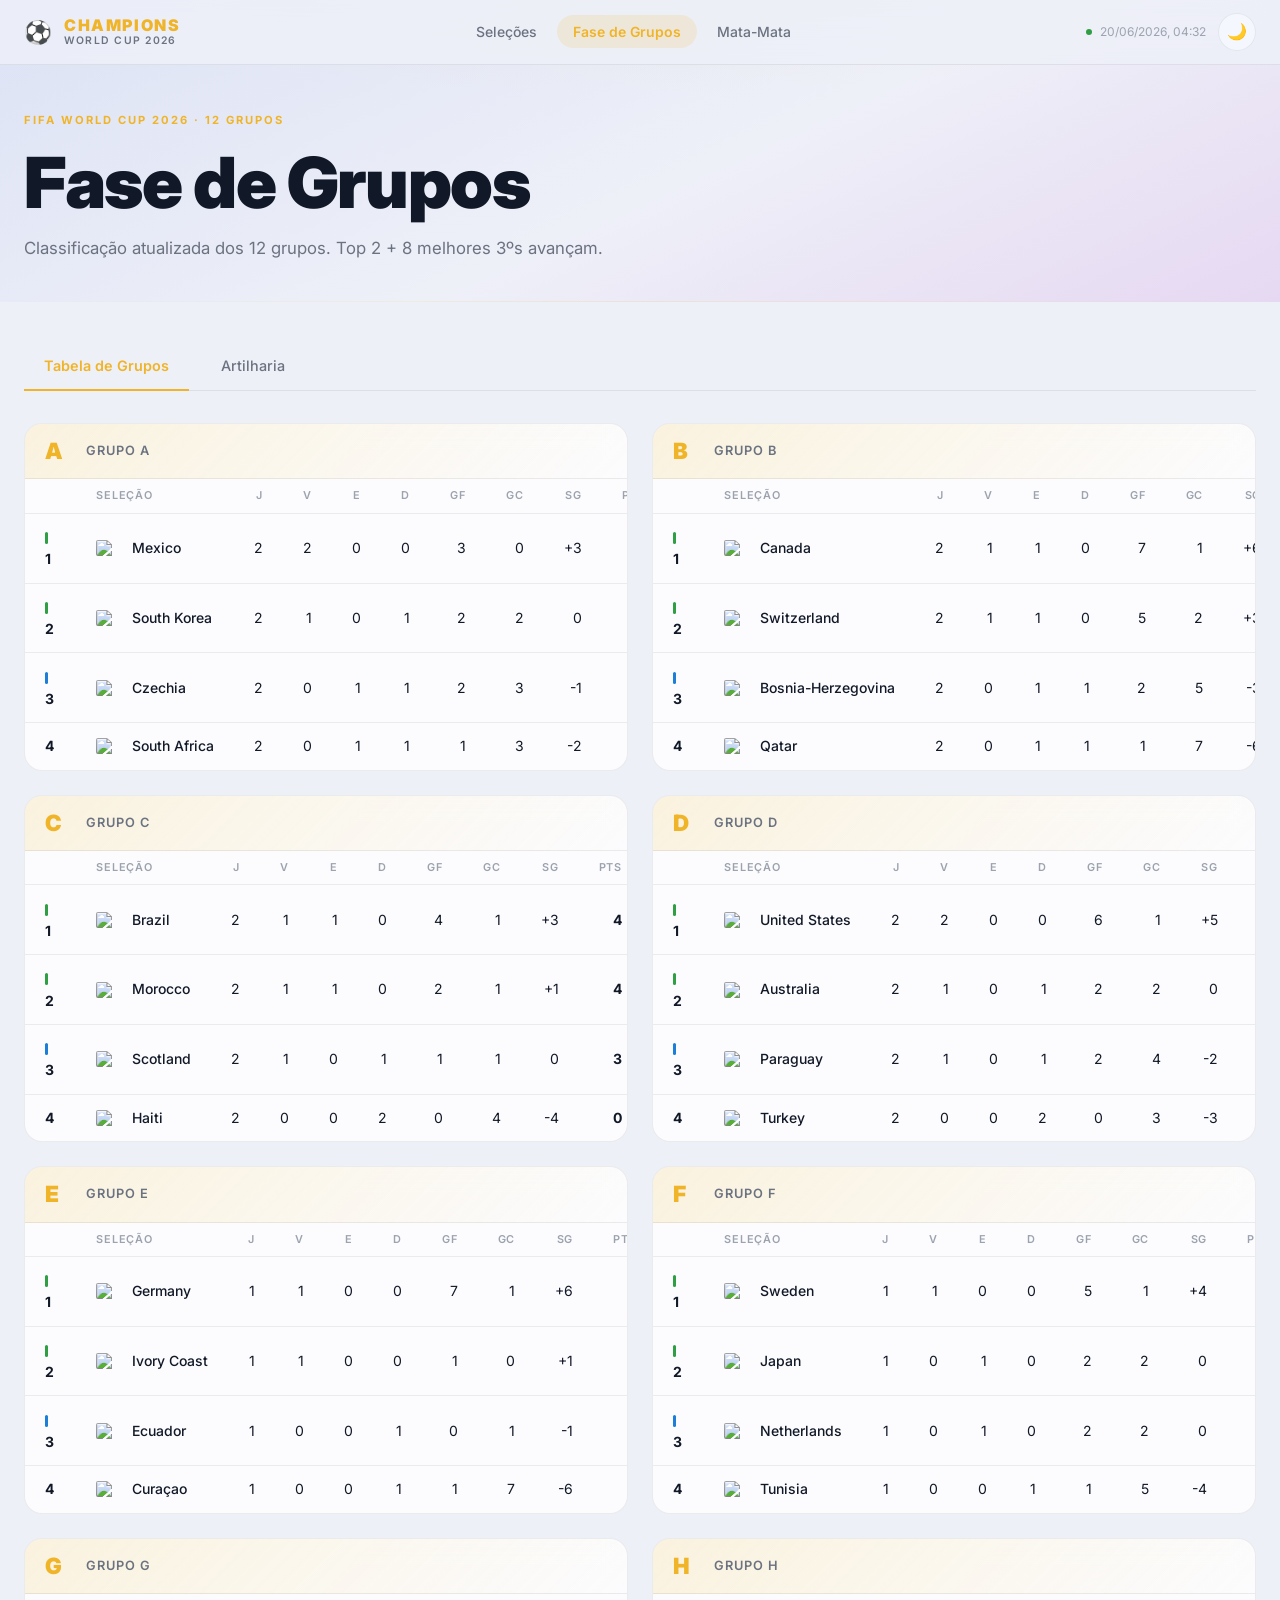
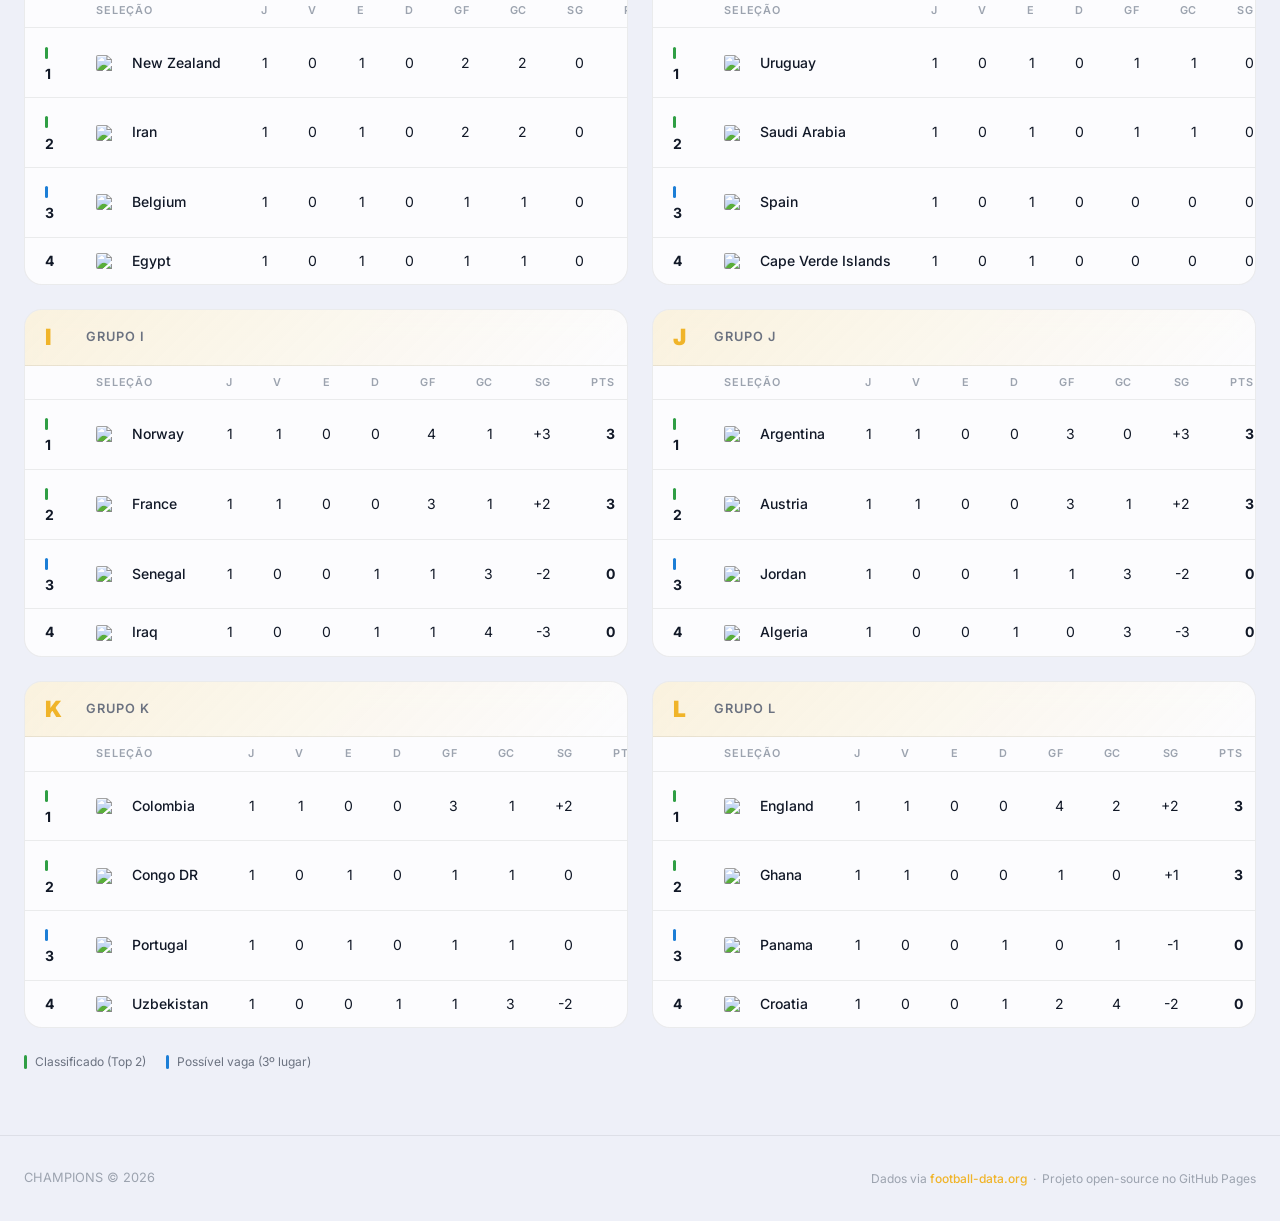
==== grupos.html @ 42e31321 "feat: estrutura inicial do projeto CHAMPIONS - 3 páginas: Seleções, Fase de Grupos, Mata-Mata - Desi" ====
<!DOCTYPE html>
<html lang="pt-BR" data-theme="dark">
<head>
  <meta charset="UTF-8">
  <meta name="viewport" content="width=device-width, initial-scale=1.0">
  <title>CHAMPIONS — Fase de Grupos | Copa do Mundo 2026</title>
  <meta name="description" content="Tabela de classificação dos 12 grupos da Copa do Mundo FIFA 2026.">

  <link rel="preconnect" href="https://fonts.googleapis.com">
  <link rel="preconnect" href="https://fonts.gstatic.com" crossorigin>
  <link href="https://fonts.googleapis.com/css2?family=Inter:wght@400;500;600;700;900&display=swap" rel="stylesheet">

  <link rel="stylesheet" href="css/reset.css">
  <link rel="stylesheet" href="css/variables.css">
  <link rel="stylesheet" href="css/layout.css">
  <link rel="stylesheet" href="css/animations.css">
  <link rel="stylesheet" href="css/components/group-table.css">

  <script src="js/core/theme.js"></script>
</head>
<body>

  <!-- ── Navigation ── -->
  <nav class="nav" role="navigation" aria-label="Navegação principal">
    <div class="nav__inner">
      <a class="nav__logo" href="selecoes.html" aria-label="Champions — Copa do Mundo 2026">
        <span class="nav__logo-icon">⚽</span>
        <div class="nav__logo-wrap">
          <span class="nav__logo-text">CHAMPIONS</span>
          <span class="nav__logo-year">World Cup 2026</span>
        </div>
      </a>

      <ul class="nav__links" role="list">
        <li><a href="selecoes.html"  class="nav__link">Seleções</a></li>
        <li><a href="grupos.html"    class="nav__link active" aria-current="page">Fase de Grupos</a></li>
        <li><a href="mata-mata.html" class="nav__link">Mata-Mata</a></li>
      </ul>

      <div class="nav__actions">
        <div class="last-updated" aria-live="polite">
          <span class="last-updated__dot"></span>
          <span id="lastUpdated">Carregando...</span>
        </div>
        <button class="theme-toggle" id="themeToggle" type="button">☀️</button>
      </div>
    </div>
  </nav>

  <!-- ── Hero ── -->
  <section class="hero" aria-label="Cabeçalho da página">
    <div class="hero__inner container">
      <p class="hero__eyebrow">FIFA World Cup 2026 · 12 Grupos</p>
      <h1 class="hero__title">Fase de Grupos</h1>
      <p class="hero__sub">Classificação atualizada dos 12 grupos. Top 2 + 8 melhores 3ºs avançam.</p>
    </div>
  </section>

  <!-- ── Main ── -->
  <main class="page-body">
    <div class="container">

      <!-- Page tabs: Grupos / Artilharia -->
      <div class="page-tabs" role="tablist" aria-label="Seções da fase de grupos">
        <button class="page-tab active" data-tab="groups"  role="tab" aria-selected="true"  type="button">Tabela de Grupos</button>
        <button class="page-tab"        data-tab="scorers" role="tab" aria-selected="false" type="button">Artilharia</button>
      </div>

      <!-- Panel: Grupos -->
      <div id="groupsContainer" class="tab-panel" data-panel="groups" role="tabpanel">
        <div class="state-empty">
          <div class="state-empty__icon">⏳</div>
          <p class="state-empty__title">Carregando grupos...</p>
        </div>
      </div>

      <!-- Panel: Artilharia -->
      <div id="scorersContainer" class="tab-panel" data-panel="scorers" role="tabpanel" hidden>
        <div style="display:grid;grid-template-columns:1fr 1fr;gap:var(--s8)">

          <div>
            <h2 class="section-title">Artilheiros</h2>
            <div id="scorersGoals">
              <div class="state-empty">
                <div class="state-empty__icon">⏳</div>
                <p class="state-empty__title">Carregando...</p>
              </div>
            </div>
          </div>

          <div>
            <h2 class="section-title">Assistências</h2>
            <div id="scorersAssists">
              <div class="state-empty">
                <div class="state-empty__icon">⏳</div>
                <p class="state-empty__title">Carregando...</p>
              </div>
            </div>
          </div>

        </div>
      </div>

    </div>
  </main>

  <!-- ── Footer ── -->
  <footer class="footer">
    <div class="footer__inner">
      <p class="footer__copy">CHAMPIONS &copy; 2026</p>
      <p class="footer__note">
        Dados via <a href="https://www.football-data.org" target="_blank" rel="noopener">football-data.org</a>
        &nbsp;·&nbsp; Projeto open-source no GitHub Pages
      </p>
    </div>
  </footer>

  <script src="js/core/data-loader.js"></script>
  <script src="js/pages/grupos.js"></script>
</body>
</html>
---- css/variables.css ----
:root {
  /* ── Typography ────────────────────────────────── */
  --font-sans: 'Inter', -apple-system, BlinkMacSystemFont, 'Segoe UI', sans-serif;
  --fw-normal:   400;
  --fw-medium:   500;
  --fw-semibold: 600;
  --fw-bold:     700;
  --fw-black:    900;

  /* ── Spacing ───────────────────────────────────── */
  --s1:  0.25rem;
  --s2:  0.5rem;
  --s3:  0.75rem;
  --s4:  1rem;
  --s5:  1.25rem;
  --s6:  1.5rem;
  --s8:  2rem;
  --s10: 2.5rem;
  --s12: 3rem;
  --s16: 4rem;

  /* ── Radii ─────────────────────────────────────── */
  --r-sm:   6px;
  --r-md:   12px;
  --r-lg:   18px;
  --r-xl:   24px;
  --r-full: 9999px;

  /* ── Transitions ───────────────────────────────── */
  --ease-fast:   150ms cubic-bezier(0.4, 0, 0.2, 1);
  --ease-base:   250ms cubic-bezier(0.4, 0, 0.2, 1);
  --ease-slow:   400ms cubic-bezier(0.4, 0, 0.2, 1);
  --ease-spring: 500ms cubic-bezier(0.34, 1.56, 0.64, 1);

  /* ── Brand (theme-independent) ─────────────────── */
  --gold:      #f0b429;
  --gold-dim:  rgba(240, 180, 41, 0.15);
  --gold-glow: rgba(240, 180, 41, 0.25);
  --red:       #e03131;
  --green:     #2f9e44;
  --cobalt:    #1c7ed6;
}

/* ── Dark Theme (default) ───────────────────────── */
[data-theme="dark"] {
  color-scheme: dark;
  --bg-body:       #07091a;
  --bg-surface:    #0d1224;
  --bg-raised:     #141928;
  --bg-card:       rgba(255, 255, 255, 0.04);
  --bg-card-hover: rgba(255, 255, 255, 0.08);
  --border:        rgba(255, 255, 255, 0.07);
  --border-strong: rgba(255, 255, 255, 0.15);
  --text-1:        #f1f3f5;
  --text-2:        #868e96;
  --text-3:        #495057;
  --nav-bg:        rgba(7, 9, 26, 0.85);
  --shadow-card:   0 4px 32px rgba(0, 0, 0, 0.45);
  --shadow-glow:   0 0 48px rgba(240, 180, 41, 0.12);
  --hero-grad:     linear-gradient(155deg, #0d1224 0%, #07091a 55%, #0d0920 100%);
  --hero-radial:   radial-gradient(ellipse 70% 60% at 50% -10%, rgba(240, 180, 41, 0.07) 0%, transparent 70%);
  --conf-badge-bg: rgba(255, 255, 255, 0.06);
}

/* ── Light Theme ────────────────────────────────── */
[data-theme="light"] {
  color-scheme: light;
  --bg-body:       #eef0f8;
  --bg-surface:    #ffffff;
  --bg-raised:     #f5f7ff;
  --bg-card:       rgba(255, 255, 255, 0.80);
  --bg-card-hover: rgba(255, 255, 255, 0.98);
  --border:        rgba(0, 0, 0, 0.07);
  --border-strong: rgba(0, 0, 0, 0.15);
  --text-1:        #111827;
  --text-2:        #6b7280;
  --text-3:        #9ca3af;
  --nav-bg:        rgba(238, 240, 248, 0.85);
  --shadow-card:   0 4px 24px rgba(0, 0, 0, 0.08);
  --shadow-glow:   0 0 48px rgba(240, 180, 41, 0.08);
  --hero-grad:     linear-gradient(155deg, #dce2f5 0%, #eef0f8 55%, #e6d8f2 100%);
  --hero-radial:   radial-gradient(ellipse 70% 60% at 50% -10%, rgba(240, 180, 41, 0.06) 0%, transparent 70%);
  --conf-badge-bg: rgba(0, 0, 0, 0.05);
}
---- css/layout.css ----
/* ── Container ──────────────────────────────────── */
.container {
  width: 100%;
  max-width: 1400px;
  margin: 0 auto;
  padding: 0 var(--s6);
}

/* ── Navigation ─────────────────────────────────── */
.nav {
  position: fixed;
  inset: 0 0 auto 0;
  z-index: 100;
  background: var(--nav-bg);
  backdrop-filter: blur(20px);
  -webkit-backdrop-filter: blur(20px);
  border-bottom: 1px solid var(--border);
  transition: background var(--ease-slow), border-color var(--ease-slow);
}

.nav__inner {
  display: flex;
  align-items: center;
  justify-content: space-between;
  height: 64px;
  max-width: 1400px;
  margin: 0 auto;
  padding: 0 var(--s6);
  gap: var(--s6);
}

.nav__logo {
  display: flex;
  align-items: center;
  gap: var(--s3);
  flex-shrink: 0;
  text-decoration: none;
}

.nav__logo-icon {
  font-size: 1.4rem;
  line-height: 1;
}

.nav__logo-wrap {
  display: flex;
  flex-direction: column;
  line-height: 1.1;
}

.nav__logo-text {
  font-size: 1rem;
  font-weight: var(--fw-black);
  letter-spacing: 0.1em;
  color: var(--gold);
}

.nav__logo-year {
  font-size: 0.65rem;
  font-weight: var(--fw-semibold);
  color: var(--text-2);
  letter-spacing: 0.12em;
  text-transform: uppercase;
}

.nav__links {
  display: flex;
  align-items: center;
  gap: var(--s1);
}

.nav__link {
  padding: var(--s2) var(--s4);
  border-radius: var(--r-full);
  font-size: 0.875rem;
  font-weight: var(--fw-medium);
  color: var(--text-2);
  transition: color var(--ease-fast), background var(--ease-fast);
  white-space: nowrap;
}

.nav__link:hover {
  color: var(--text-1);
  background: var(--bg-raised);
}

.nav__link.active {
  color: var(--gold);
  background: var(--gold-dim);
  font-weight: var(--fw-semibold);
}

.nav__actions {
  display: flex;
  align-items: center;
  gap: var(--s3);
  flex-shrink: 0;
}

/* ── Last Updated ────────────────────────────────── */
.last-updated {
  display: flex;
  align-items: center;
  gap: var(--s2);
  font-size: 0.75rem;
  color: var(--text-3);
}

.last-updated__dot {
  width: 6px;
  height: 6px;
  border-radius: var(--r-full);
  background: var(--green);
  flex-shrink: 0;
  animation: pulse-dot 2.5s ease infinite;
}

/* ── Theme Toggle ────────────────────────────────── */
.theme-toggle {
  width: 38px;
  height: 38px;
  border-radius: var(--r-full);
  display: grid;
  place-items: center;
  background: var(--bg-raised);
  border: 1px solid var(--border);
  font-size: 1rem;
  transition: background var(--ease-fast), border-color var(--ease-fast), transform var(--ease-spring);
}

.theme-toggle:hover {
  background: var(--bg-card-hover);
  transform: scale(1.1) rotate(15deg);
}

/* ── Hero Section ────────────────────────────────── */
.hero {
  padding: calc(64px + var(--s12)) 0 var(--s10);
  background: var(--hero-grad);
  position: relative;
  overflow: hidden;
}

.hero::before {
  content: '';
  position: absolute;
  inset: 0;
  background: var(--hero-radial);
  pointer-events: none;
}

.hero::after {
  content: '';
  position: absolute;
  bottom: 0;
  left: 0;
  right: 0;
  height: 1px;
  background: linear-gradient(90deg, transparent, var(--gold-dim), transparent);
}

.hero__inner {
  position: relative;
  z-index: 1;
}

.hero__eyebrow {
  font-size: 0.7rem;
  font-weight: var(--fw-bold);
  letter-spacing: 0.18em;
  text-transform: uppercase;
  color: var(--gold);
  margin-bottom: var(--s4);
}

.hero__title {
  font-size: clamp(2.4rem, 5.5vw, 4.5rem);
  font-weight: var(--fw-black);
  color: var(--text-1);
  line-height: 1.04;
  letter-spacing: -0.02em;
}

.hero__sub {
  margin-top: var(--s4);
  font-size: 1.05rem;
  color: var(--text-2);
}

/* ── Page Body ───────────────────────────────────── */
.page-body {
  padding: var(--s10) 0 var(--s16);
}

/* ── Section Title ───────────────────────────────── */
.section-title {
  font-size: 1.25rem;
  font-weight: var(--fw-bold);
  color: var(--text-1);
  margin-bottom: var(--s6);
  display: flex;
  align-items: center;
  gap: var(--s3);
}

.section-title::before {
  content: '';
  display: block;
  width: 3px;
  height: 1.2em;
  background: var(--gold);
  border-radius: var(--r-full);
  flex-shrink: 0;
}

/* ── Filter Bar ──────────────────────────────────── */
.filter-bar {
  display: flex;
  align-items: center;
  gap: var(--s3);
  margin-bottom: var(--s8);
  flex-wrap: wrap;
}

.search-input {
  flex: 1;
  min-width: 200px;
  max-width: 320px;
  padding: var(--s3) var(--s4);
  border-radius: var(--r-full);
  border: 1px solid var(--border-strong);
  background: var(--bg-raised);
  color: var(--text-1);
  font-size: 0.875rem;
  transition: border-color var(--ease-fast), box-shadow var(--ease-fast);
  outline: none;
}

.search-input::placeholder { color: var(--text-3); }

.search-input:focus {
  border-color: var(--gold);
  box-shadow: 0 0 0 3px var(--gold-dim);
}

.filter-tabs {
  display: flex;
  gap: var(--s2);
  flex-wrap: wrap;
}

.filter-tab {
  padding: var(--s2) var(--s4);
  border-radius: var(--r-full);
  font-size: 0.8rem;
  font-weight: var(--fw-medium);
  color: var(--text-2);
  border: 1px solid var(--border);
  background: var(--bg-raised);
  transition: all var(--ease-fast);
}

.filter-tab:hover { color: var(--text-1); border-color: var(--border-strong); }

.filter-tab.active {
  color: var(--bg-body);
  background: var(--gold);
  border-color: var(--gold);
  font-weight: var(--fw-semibold);
}

/* ── Page Tabs ───────────────────────────────────── */
.page-tabs {
  display: flex;
  gap: var(--s3);
  margin-bottom: var(--s8);
  border-bottom: 1px solid var(--border);
  padding-bottom: 0;
}

.page-tab {
  padding: var(--s3) var(--s5);
  font-size: 0.9rem;
  font-weight: var(--fw-medium);
  color: var(--text-2);
  border-bottom: 2px solid transparent;
  margin-bottom: -1px;
  transition: color var(--ease-fast), border-color var(--ease-fast);
}

.page-tab:hover { color: var(--text-1); }

.page-tab.active {
  color: var(--gold);
  border-bottom-color: var(--gold);
  font-weight: var(--fw-semibold);
}

/* ── Empty / Loading states ──────────────────────── */
.state-empty {
  text-align: center;
  padding: var(--s16) var(--s6);
  color: var(--text-3);
}

.state-empty__icon { font-size: 3rem; margin-bottom: var(--s4); }
.state-empty__title { font-size: 1.1rem; font-weight: var(--fw-semibold); color: var(--text-2); margin-bottom: var(--s2); }
.state-empty__sub { font-size: 0.875rem; }

.skeleton {
  background: linear-gradient(90deg, var(--bg-raised) 25%, var(--bg-card-hover) 50%, var(--bg-raised) 75%);
  background-size: 200% 100%;
  animation: skeleton-shimmer 1.5s infinite;
  border-radius: var(--r-md);
}

/* ── Footer ──────────────────────────────────────── */
.footer {
  border-top: 1px solid var(--border);
  padding: var(--s8) 0;
}

.footer__inner {
  max-width: 1400px;
  margin: 0 auto;
  padding: 0 var(--s6);
  display: flex;
  align-items: center;
  justify-content: space-between;
  gap: var(--s4);
  flex-wrap: wrap;
}

.footer__copy {
  font-size: 0.8rem;
  color: var(--text-3);
}

.footer__note {
  font-size: 0.75rem;
  color: var(--text-3);
}

.footer__note a {
  color: var(--gold);
  font-weight: var(--fw-medium);
}

/* ── Responsive ──────────────────────────────────── */
@media (max-width: 768px) {
  .nav__links      { display: none; }
  .last-updated    { display: none; }
  .filter-bar      { gap: var(--s2); }
  .search-input    { max-width: 100%; min-width: 0; width: 100%; }
  .footer__inner   { flex-direction: column; text-align: center; }
}
---- css/animations.css ----
/* ── Page entrance ───────────────────────────────── */
@keyframes fade-up {
  from { opacity: 0; transform: translateY(16px); }
  to   { opacity: 1; transform: translateY(0); }
}

@keyframes fade-in {
  from { opacity: 0; }
  to   { opacity: 1; }
}

@keyframes slide-in-right {
  from { opacity: 0; transform: translateX(20px); }
  to   { opacity: 1; transform: translateX(0); }
}

/* ── Utility animations ──────────────────────────── */
@keyframes pulse-dot {
  0%, 100% { opacity: 1; transform: scale(1); }
  50%       { opacity: 0.5; transform: scale(0.75); }
}

@keyframes skeleton-shimmer {
  from { background-position: 200% 0; }
  to   { background-position: -200% 0; }
}

@keyframes spin {
  to { transform: rotate(360deg); }
}

/* ── Applied classes ─────────────────────────────── */
.anim-fade-up {
  opacity: 0;
  animation: fade-up var(--ease-slow) forwards;
}

.anim-fade-in {
  opacity: 0;
  animation: fade-in var(--ease-slow) forwards;
}

/* Staggered children */
.stagger > *:nth-child(1)  { animation-delay: 50ms; }
.stagger > *:nth-child(2)  { animation-delay: 100ms; }
.stagger > *:nth-child(3)  { animation-delay: 150ms; }
.stagger > *:nth-child(4)  { animation-delay: 200ms; }
.stagger > *:nth-child(5)  { animation-delay: 250ms; }
.stagger > *:nth-child(6)  { animation-delay: 300ms; }
.stagger > *:nth-child(7)  { animation-delay: 350ms; }
.stagger > *:nth-child(8)  { animation-delay: 400ms; }
.stagger > *:nth-child(n+9){ animation-delay: 450ms; }

/* Hero stagger */
.hero__eyebrow { animation: fade-up 500ms 80ms both cubic-bezier(0.4, 0, 0.2, 1); }
.hero__title   { animation: fade-up 500ms 160ms both cubic-bezier(0.4, 0, 0.2, 1); }
.hero__sub     { animation: fade-up 500ms 240ms both cubic-bezier(0.4, 0, 0.2, 1); }

/* Reduce motion */
@media (prefers-reduced-motion: reduce) {
  *, *::before, *::after {
    animation-duration: 0.01ms !important;
    animation-iteration-count: 1 !important;
    transition-duration: 0.01ms !important;
  }
}
---- css/components/group-table.css ----
/* ── Groups Grid ─────────────────────────────────── */
.groups-grid {
  display: grid;
  grid-template-columns: repeat(auto-fill, minmax(420px, 1fr));
  gap: var(--s6);
}

/* ── Group Block ─────────────────────────────────── */
.group-block {
  background: var(--bg-card);
  border: 1px solid var(--border);
  border-radius: var(--r-lg);
  overflow: hidden;
  backdrop-filter: blur(12px);
  -webkit-backdrop-filter: blur(12px);
  animation: fade-up var(--ease-slow) both;
  transition: border-color var(--ease-base), box-shadow var(--ease-base);
}

.group-block:hover {
  border-color: var(--border-strong);
  box-shadow: var(--shadow-card);
}

/* ── Group Header ────────────────────────────────── */
.group-block__header {
  display: flex;
  align-items: center;
  gap: var(--s3);
  padding: var(--s4) var(--s5);
  border-bottom: 1px solid var(--border);
  background: linear-gradient(135deg, var(--gold-dim), transparent);
}

.group-block__letter {
  font-size: 1.4rem;
  font-weight: var(--fw-black);
  color: var(--gold);
  line-height: 1;
  min-width: 1.8ch;
}

.group-block__label {
  font-size: 0.8rem;
  font-weight: var(--fw-semibold);
  color: var(--text-2);
  text-transform: uppercase;
  letter-spacing: 0.08em;
}

/* ── Table ───────────────────────────────────────── */
.group-table {
  width: 100%;
  border-collapse: collapse;
}

.group-table th {
  font-size: 0.68rem;
  font-weight: var(--fw-semibold);
  color: var(--text-3);
  text-transform: uppercase;
  letter-spacing: 0.08em;
  padding: var(--s2) var(--s5);
  text-align: right;
}

.group-table th:first-child,
.group-table th:nth-child(2) {
  text-align: left;
}

.group-table th:nth-child(2) {
  width: 100%;
}

.group-table td {
  padding: var(--s3) var(--s5);
  font-size: 0.875rem;
  color: var(--text-1);
  text-align: right;
  border-top: 1px solid var(--border);
}

.group-table td:first-child,
.group-table td:nth-child(2) {
  text-align: left;
}

/* ── Row states ──────────────────────────────────── */
.group-table tr.qualified td:first-child::before {
  content: '';
  display: inline-block;
  width: 3px;
  height: 0.85em;
  background: var(--green);
  border-radius: var(--r-full);
  margin-right: var(--s2);
  vertical-align: middle;
}

.group-table tr.playoff td:first-child::before {
  content: '';
  display: inline-block;
  width: 3px;
  height: 0.85em;
  background: var(--cobalt);
  border-radius: var(--r-full);
  margin-right: var(--s2);
  vertical-align: middle;
}

/* ── Team cell ───────────────────────────────────── */
.group-table__team {
  display: flex;
  align-items: center;
  gap: var(--s3);
}

.group-table__flag {
  width: 24px;
  height: 16px;
  object-fit: cover;
  border-radius: 2px;
  flex-shrink: 0;
}

.group-table__name {
  font-weight: var(--fw-medium);
  color: var(--text-1);
  white-space: nowrap;
}

/* ── Points cell ─────────────────────────────────── */
.group-table .pts {
  font-weight: var(--fw-bold);
  color: var(--text-1);
}

/* ── GD color coding ─────────────────────────────── */
.gd-pos { color: var(--green); }
.gd-neg { color: var(--red); }
.gd-zero { color: var(--text-3); }

/* ── Rank number ─────────────────────────────────── */
.rank {
  font-size: 0.75rem;
  font-weight: var(--fw-bold);
  color: var(--text-3);
  min-width: 1.2ch;
}

/* ── Scorers table ───────────────────────────────── */
.scorers-list {
  display: flex;
  flex-direction: column;
  gap: var(--s3);
}

.scorer-row {
  display: grid;
  grid-template-columns: 2rem 2rem 1fr auto auto;
  align-items: center;
  gap: var(--s3);
  padding: var(--s3) var(--s5);
  background: var(--bg-card);
  border: 1px solid var(--border);
  border-radius: var(--r-md);
  backdrop-filter: blur(12px);
  -webkit-backdrop-filter: blur(12px);
  transition: background var(--ease-fast), border-color var(--ease-fast);
  animation: fade-up var(--ease-slow) both;
}

.scorer-row:hover {
  background: var(--bg-card-hover);
  border-color: var(--border-strong);
}

.scorer-rank {
  font-size: 0.8rem;
  font-weight: var(--fw-black);
  color: var(--text-3);
  text-align: center;
}

.scorer-rank.top { color: var(--gold); }

.scorer-flag {
  width: 28px;
  height: 19px;
  object-fit: cover;
  border-radius: 2px;
}

.scorer-info { min-width: 0; }

.scorer-name {
  font-size: 0.9rem;
  font-weight: var(--fw-semibold);
  color: var(--text-1);
  white-space: nowrap;
  overflow: hidden;
  text-overflow: ellipsis;
}

.scorer-team {
  font-size: 0.75rem;
  color: var(--text-2);
}

.scorer-stat {
  text-align: right;
}

.scorer-stat__value {
  font-size: 1.1rem;
  font-weight: var(--fw-black);
  color: var(--gold);
  line-height: 1;
}

.scorer-stat__label {
  font-size: 0.65rem;
  color: var(--text-3);
  text-transform: uppercase;
  letter-spacing: 0.05em;
}

/* ── Legend ──────────────────────────────────────── */
.group-legend {
  display: flex;
  gap: var(--s5);
  margin-top: var(--s6);
  font-size: 0.75rem;
  color: var(--text-2);
  flex-wrap: wrap;
}

.legend-item {
  display: flex;
  align-items: center;
  gap: var(--s2);
}

.legend-dot {
  width: 3px;
  height: 14px;
  border-radius: var(--r-full);
  flex-shrink: 0;
}

/* ── Responsive ──────────────────────────────────── */
@media (max-width: 900px) {
  .groups-grid { grid-template-columns: 1fr; }
}

@media (max-width: 480px) {
  .group-table th, .group-table td { padding: var(--s2) var(--s3); }
  .scorer-row { grid-template-columns: 1.5rem 1.8rem 1fr auto auto; gap: var(--s2); padding: var(--s3); }
}
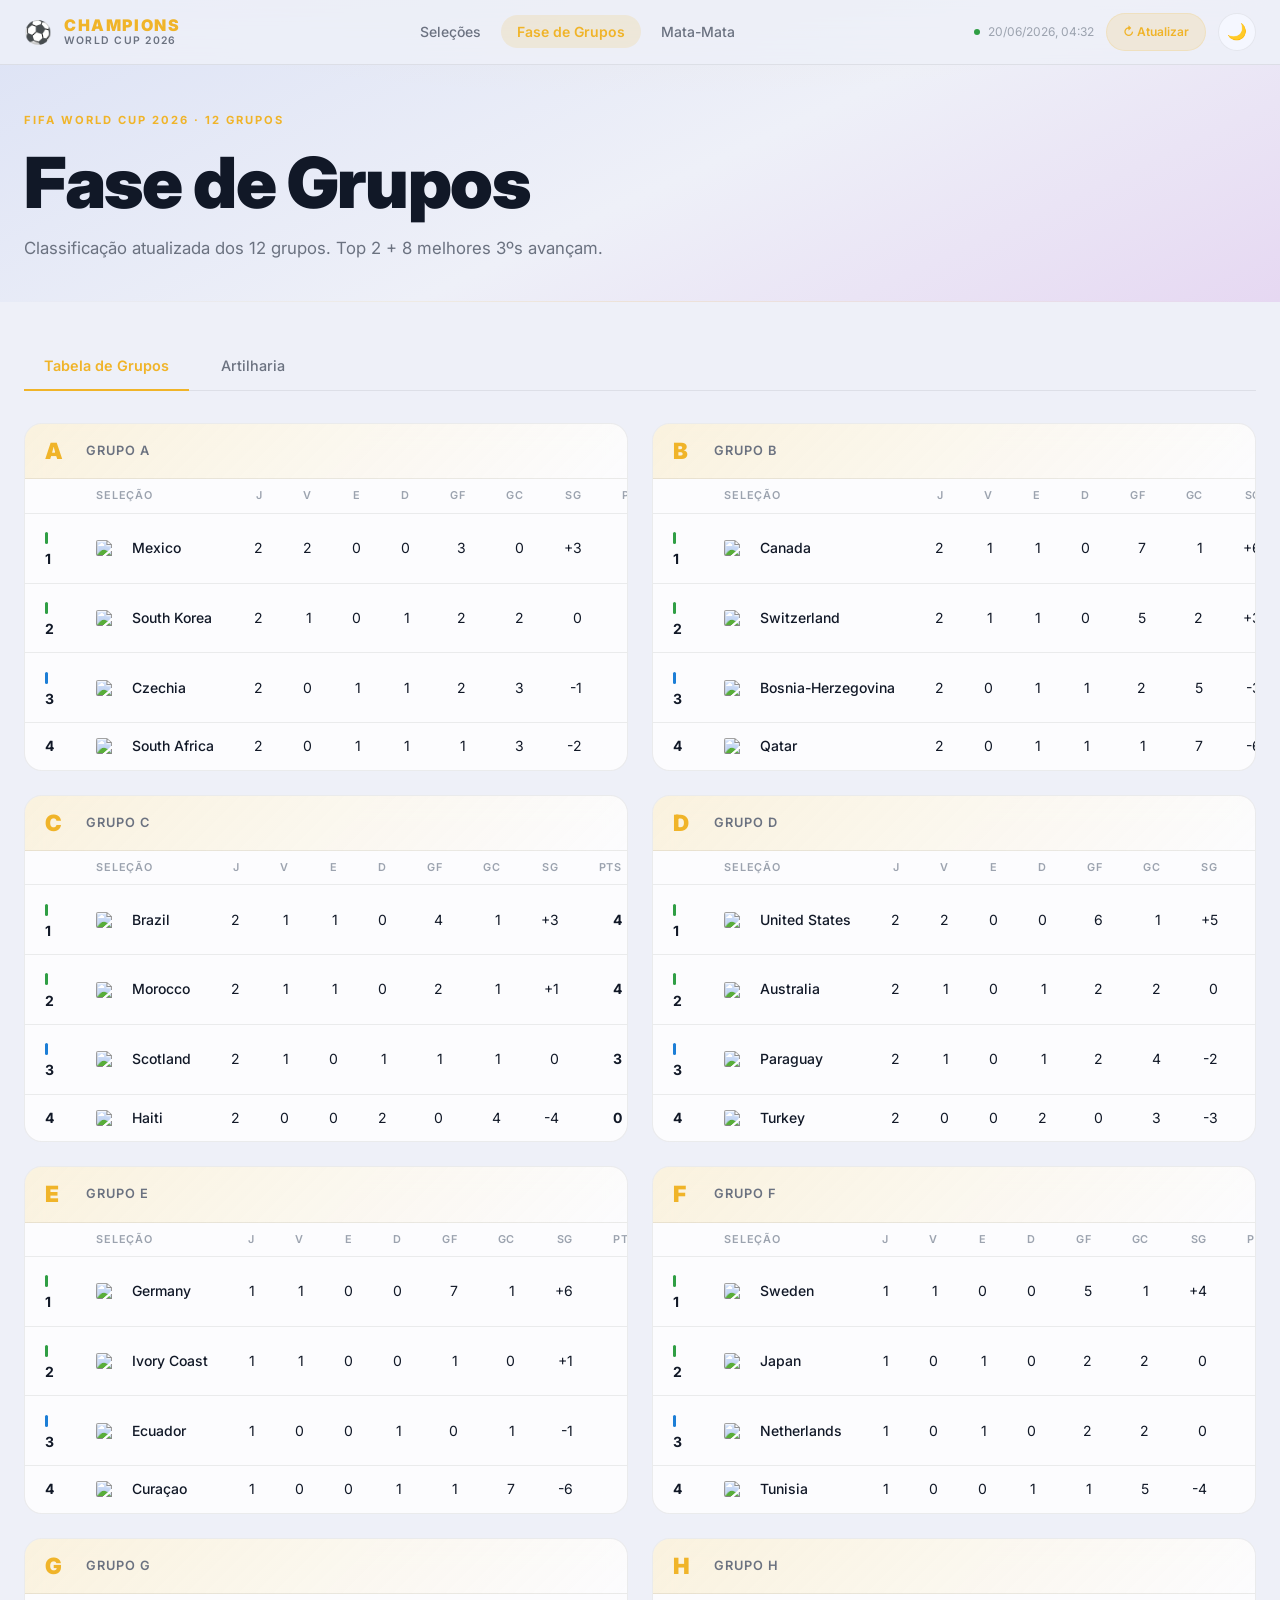
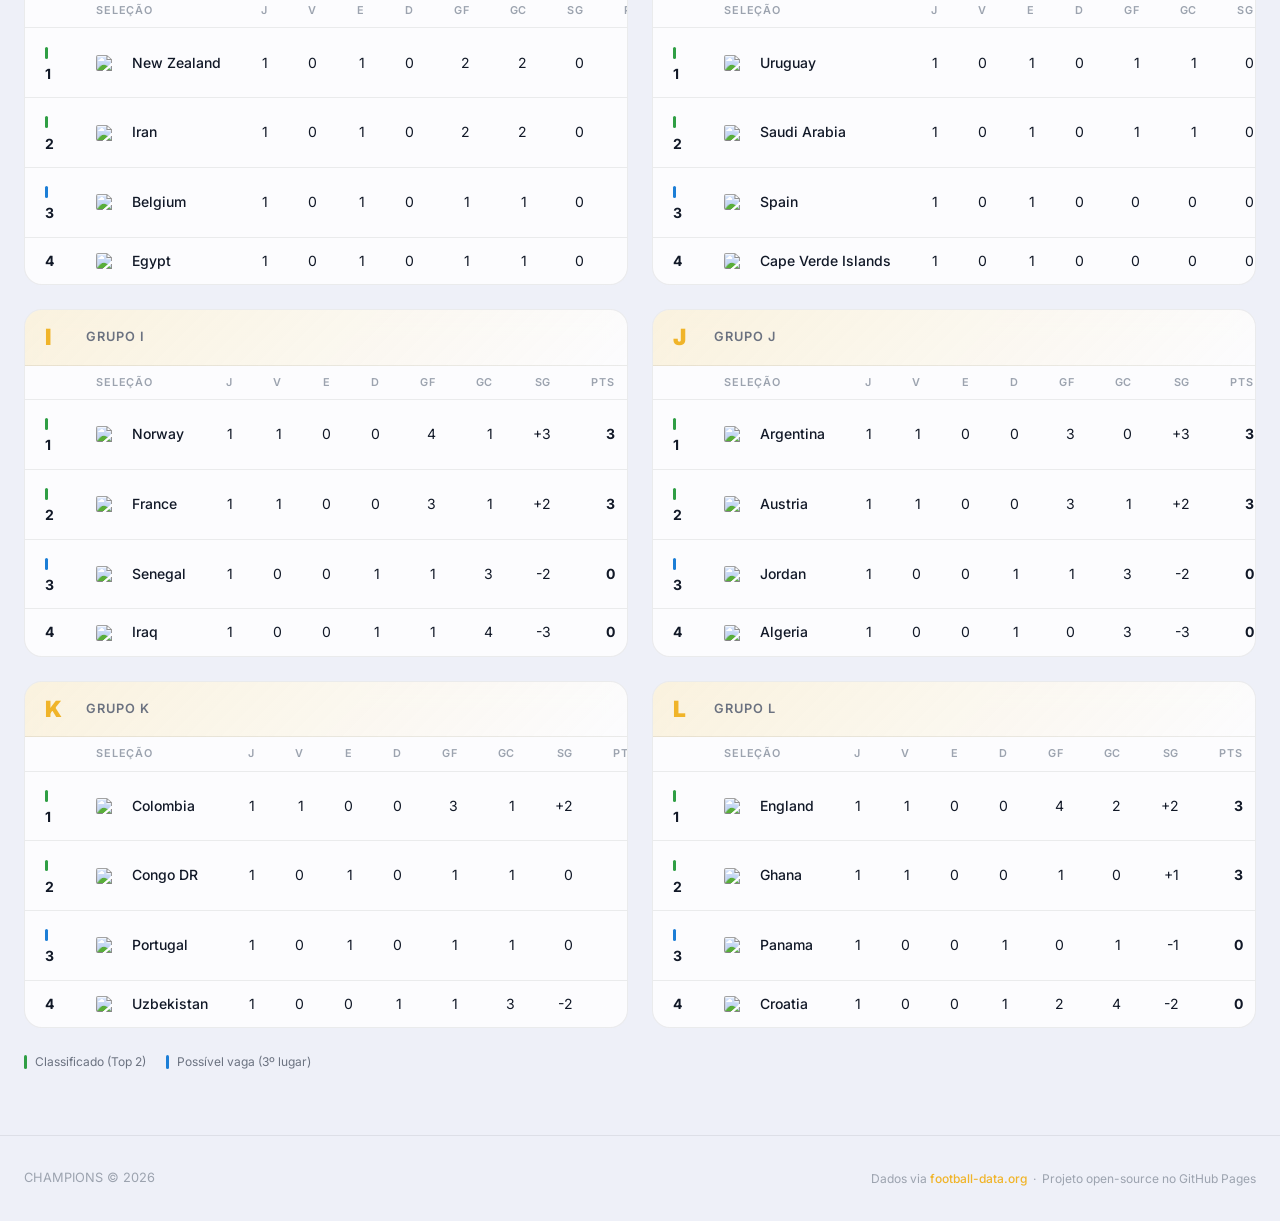
==== commit 667a3546: "feat: Cloudflare Worker como proxy seguro" ====
--- a/grupos.html
+++ b/grupos.html
@@ -42,6 +42,7 @@
           <span class="last-updated__dot"></span>
           <span id="lastUpdated">Carregando...</span>
         </div>
+        <button class="refresh-btn" id="refreshBtn" type="button" title="Buscar dados atualizados agora">↻ Atualizar</button>
         <button class="theme-toggle" id="themeToggle" type="button">☀️</button>
       </div>
     </div>
@@ -116,6 +117,7 @@
   </footer>
 
   <script src="js/core/data-loader.js"></script>
+  <script src="js/core/updater.js"></script>
   <script src="js/pages/grupos.js"></script>
 </body>
 </html>
--- a/css/layout.css
+++ b/css/layout.css
@@ -115,6 +115,32 @@
   animation: pulse-dot 2.5s ease infinite;
 }
 
+/* ── Refresh Button ──────────────────────────────── */
+.refresh-btn {
+  display: flex;
+  align-items: center;
+  gap: var(--s2);
+  padding: var(--s2) var(--s4);
+  border-radius: var(--r-full);
+  font-size: 0.75rem;
+  font-weight: var(--fw-semibold);
+  color: var(--gold);
+  border: 1px solid var(--gold-dim);
+  background: var(--gold-dim);
+  transition: background var(--ease-fast), opacity var(--ease-fast), transform var(--ease-spring);
+  white-space: nowrap;
+}
+
+.refresh-btn:hover:not(:disabled) {
+  background: rgba(240, 180, 41, 0.22);
+  transform: scale(1.04);
+}
+
+.refresh-btn:disabled {
+  opacity: 0.6;
+  cursor: not-allowed;
+}
+
 /* ── Theme Toggle ────────────────────────────────── */
 .theme-toggle {
   width: 38px;
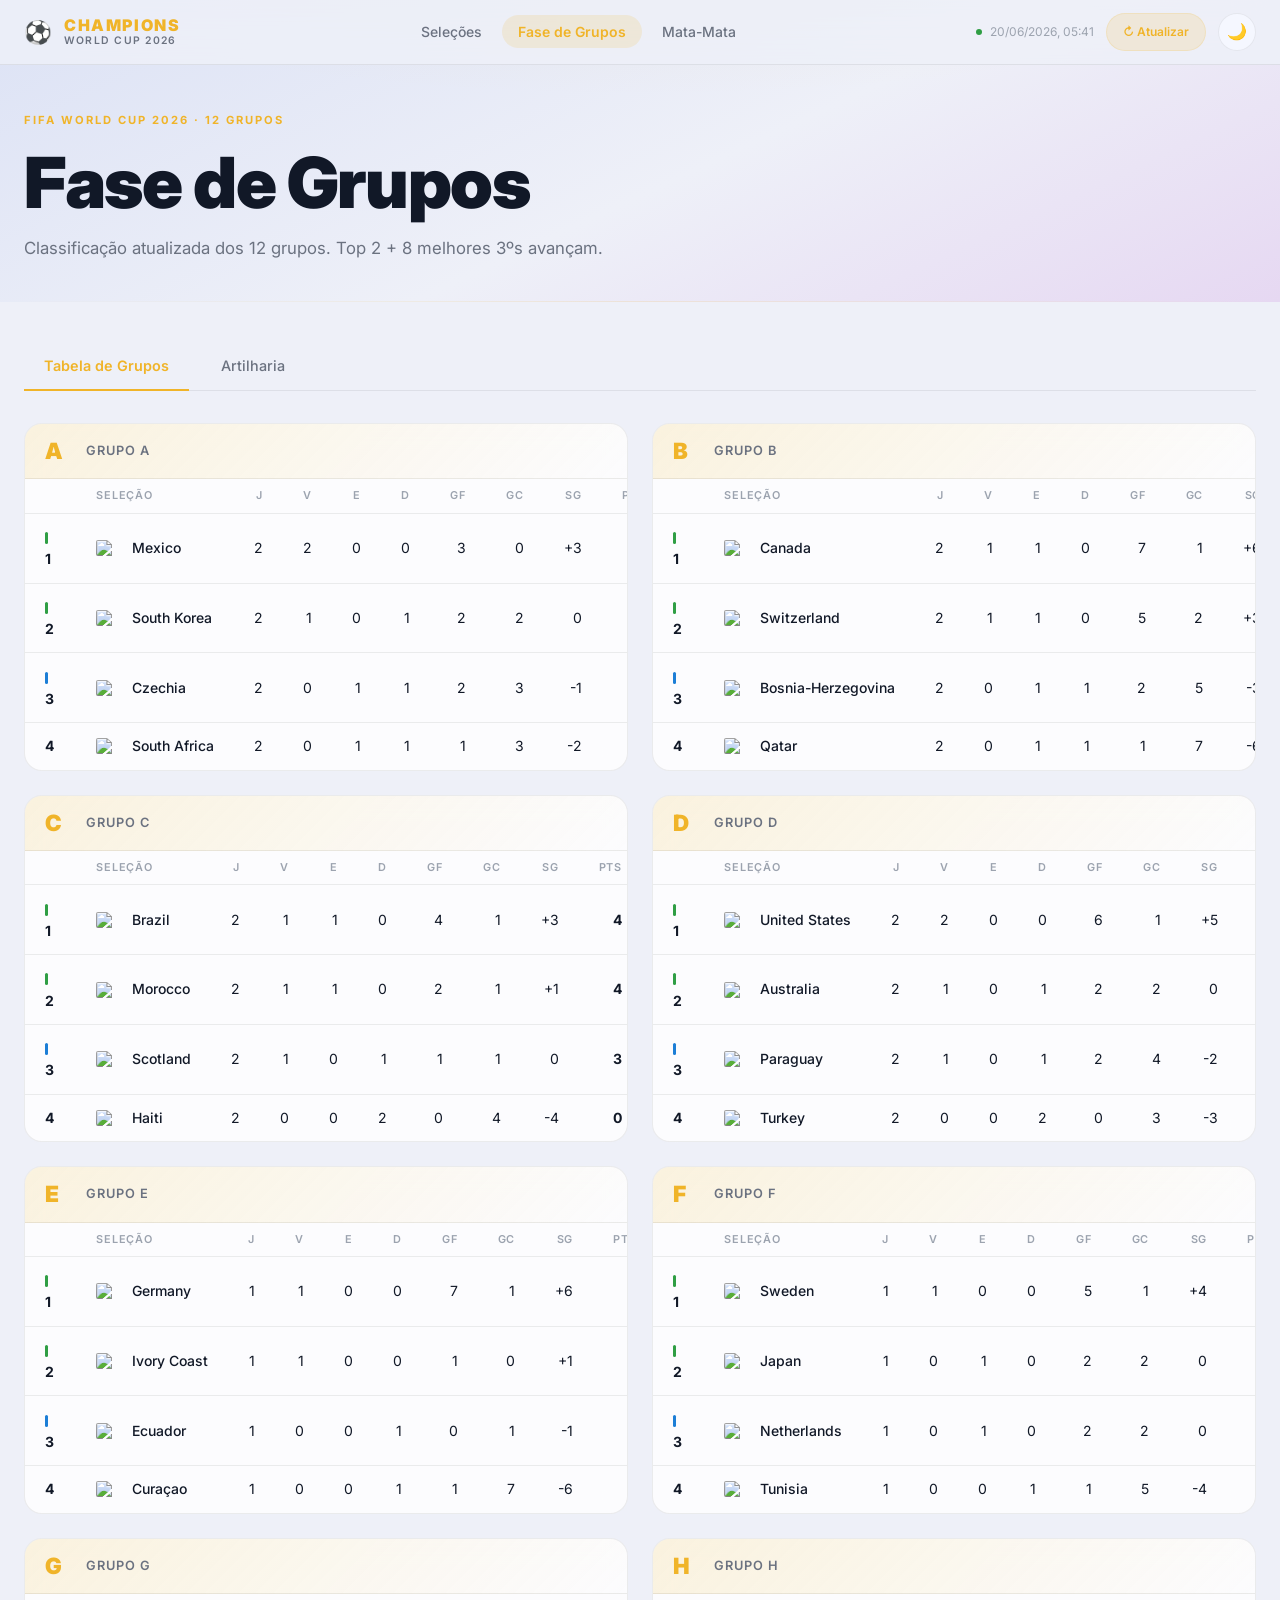
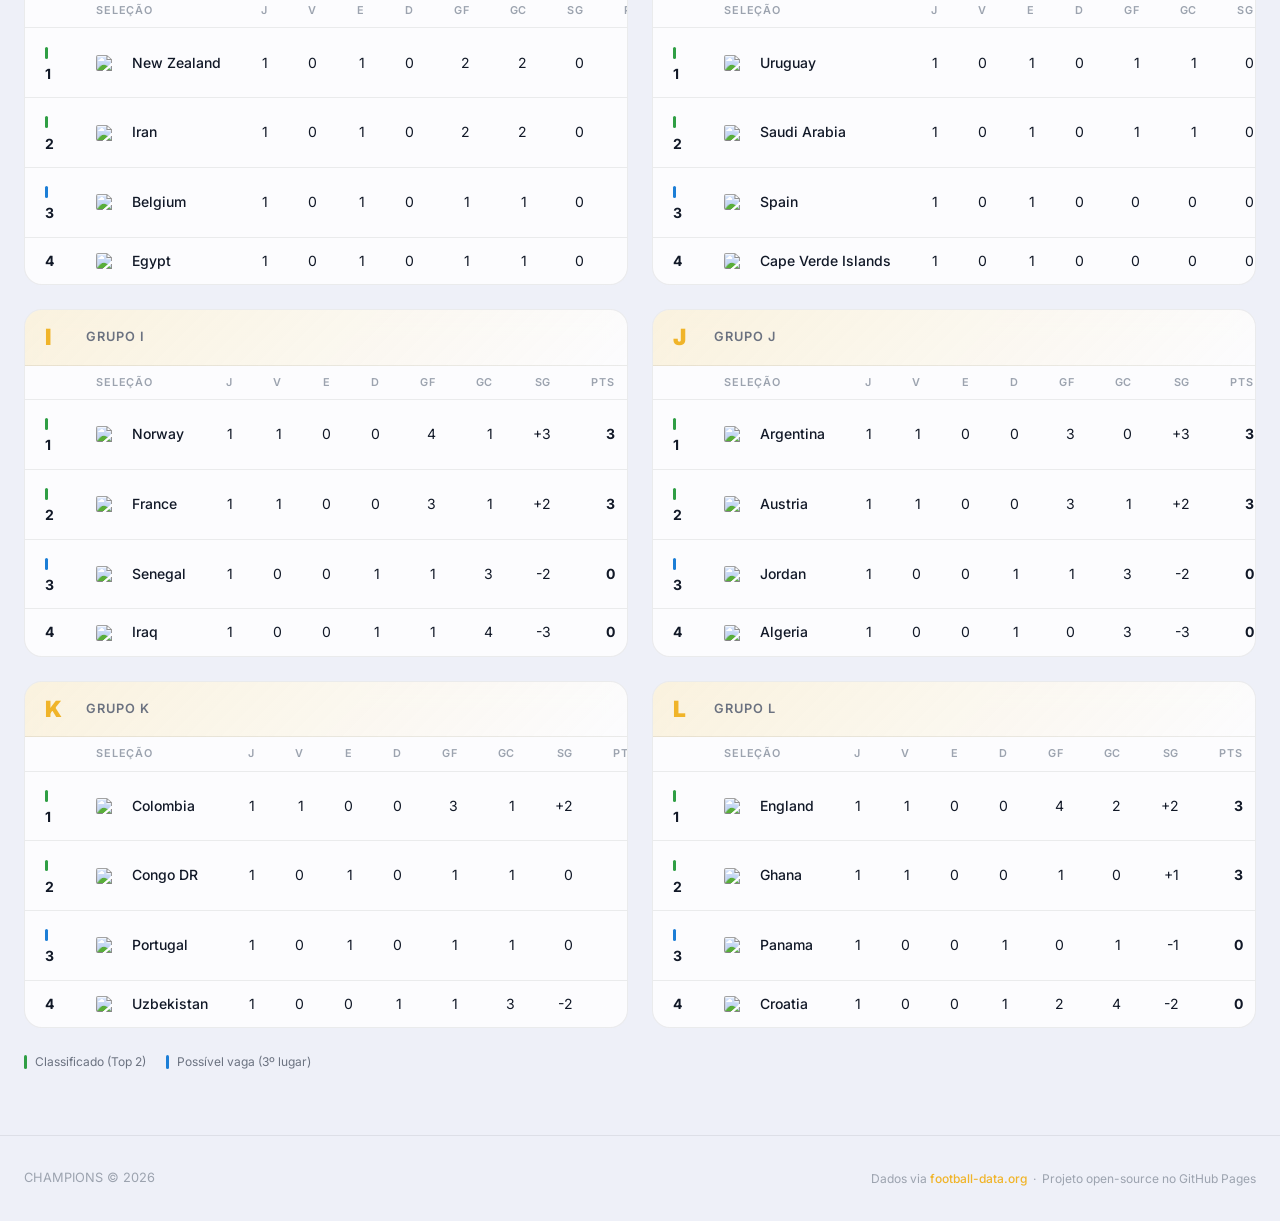
==== commit 278560fa: "feat: View de celular" ====
--- a/grupos.html
+++ b/grupos.html
@@ -44,7 +44,18 @@
         </div>
         <button class="refresh-btn" id="refreshBtn" type="button" title="Buscar dados atualizados agora">↻ Atualizar</button>
         <button class="theme-toggle" id="themeToggle" type="button">☀️</button>
+        <button class="nav__hamburger" id="navHamburger" type="button" aria-label="Menu" aria-expanded="false" aria-controls="navMobile">
+          <span class="nav__hamburger-bar"></span>
+          <span class="nav__hamburger-bar"></span>
+          <span class="nav__hamburger-bar"></span>
+        </button>
       </div>
+    </div>
+
+    <div class="nav__mobile" id="navMobile" role="dialog" aria-label="Menu de navegação">
+      <a href="selecoes.html"  class="nav__mobile-link">Seleções</a>
+      <a href="grupos.html"    class="nav__mobile-link active">Fase de Grupos</a>
+      <a href="mata-mata.html" class="nav__mobile-link">Mata-Mata</a>
     </div>
   </nav>
 
@@ -118,6 +129,7 @@
 
   <script src="js/core/data-loader.js"></script>
   <script src="js/core/updater.js"></script>
+  <script src="js/core/nav.js"></script>
   <script src="js/pages/grupos.js"></script>
 </body>
 </html>
--- a/css/layout.css
+++ b/css/layout.css
@@ -372,9 +372,72 @@
   font-weight: var(--fw-medium);
 }
 
+/* ── Hamburger ───────────────────────────────────── */
+.nav__hamburger {
+  display: none;
+  flex-direction: column;
+  justify-content: center;
+  gap: 5px;
+  width: 38px;
+  height: 38px;
+  padding: 8px;
+  background: var(--bg-raised);
+  border: 1px solid var(--border);
+  border-radius: var(--r-full);
+  cursor: pointer;
+  flex-shrink: 0;
+}
+
+.nav__hamburger-bar {
+  display: block;
+  width: 18px;
+  height: 2px;
+  background: var(--text-1);
+  border-radius: 2px;
+  transition: transform 0.28s ease, opacity 0.18s ease;
+}
+
+.nav--open .nav__hamburger-bar:nth-child(1) { transform: translateY(7px) rotate(45deg); }
+.nav--open .nav__hamburger-bar:nth-child(2) { opacity: 0; transform: scaleX(0); }
+.nav--open .nav__hamburger-bar:nth-child(3) { transform: translateY(-7px) rotate(-45deg); }
+
+/* ── Mobile drawer ───────────────────────────────── */
+.nav__mobile {
+  position: absolute;
+  top: 64px;
+  left: 0;
+  right: 0;
+  background: var(--nav-bg);
+  backdrop-filter: blur(20px);
+  -webkit-backdrop-filter: blur(20px);
+  border-bottom: 1px solid var(--border);
+  padding: var(--s2) var(--s6) var(--s4);
+  display: none;
+  flex-direction: column;
+  gap: 0;
+}
+
+.nav--open .nav__mobile { display: flex; }
+
+.nav__mobile-link {
+  display: block;
+  padding: var(--s4) 0;
+  font-size: 1rem;
+  font-weight: var(--fw-medium);
+  color: var(--text-2);
+  border-bottom: 1px solid var(--border);
+  transition: color var(--ease-fast);
+}
+
+.nav__mobile-link:last-child { border-bottom: none; }
+
+.nav__mobile-link:hover  { color: var(--text-1); }
+.nav__mobile-link.active { color: var(--gold); font-weight: var(--fw-semibold); }
+
 /* ── Responsive ──────────────────────────────────── */
 @media (max-width: 768px) {
   .nav__links      { display: none; }
+  .nav__hamburger  { display: flex; }
   .last-updated    { display: none; }
   .filter-bar      { gap: var(--s2); }
   .search-input    { max-width: 100%; min-width: 0; width: 100%; }
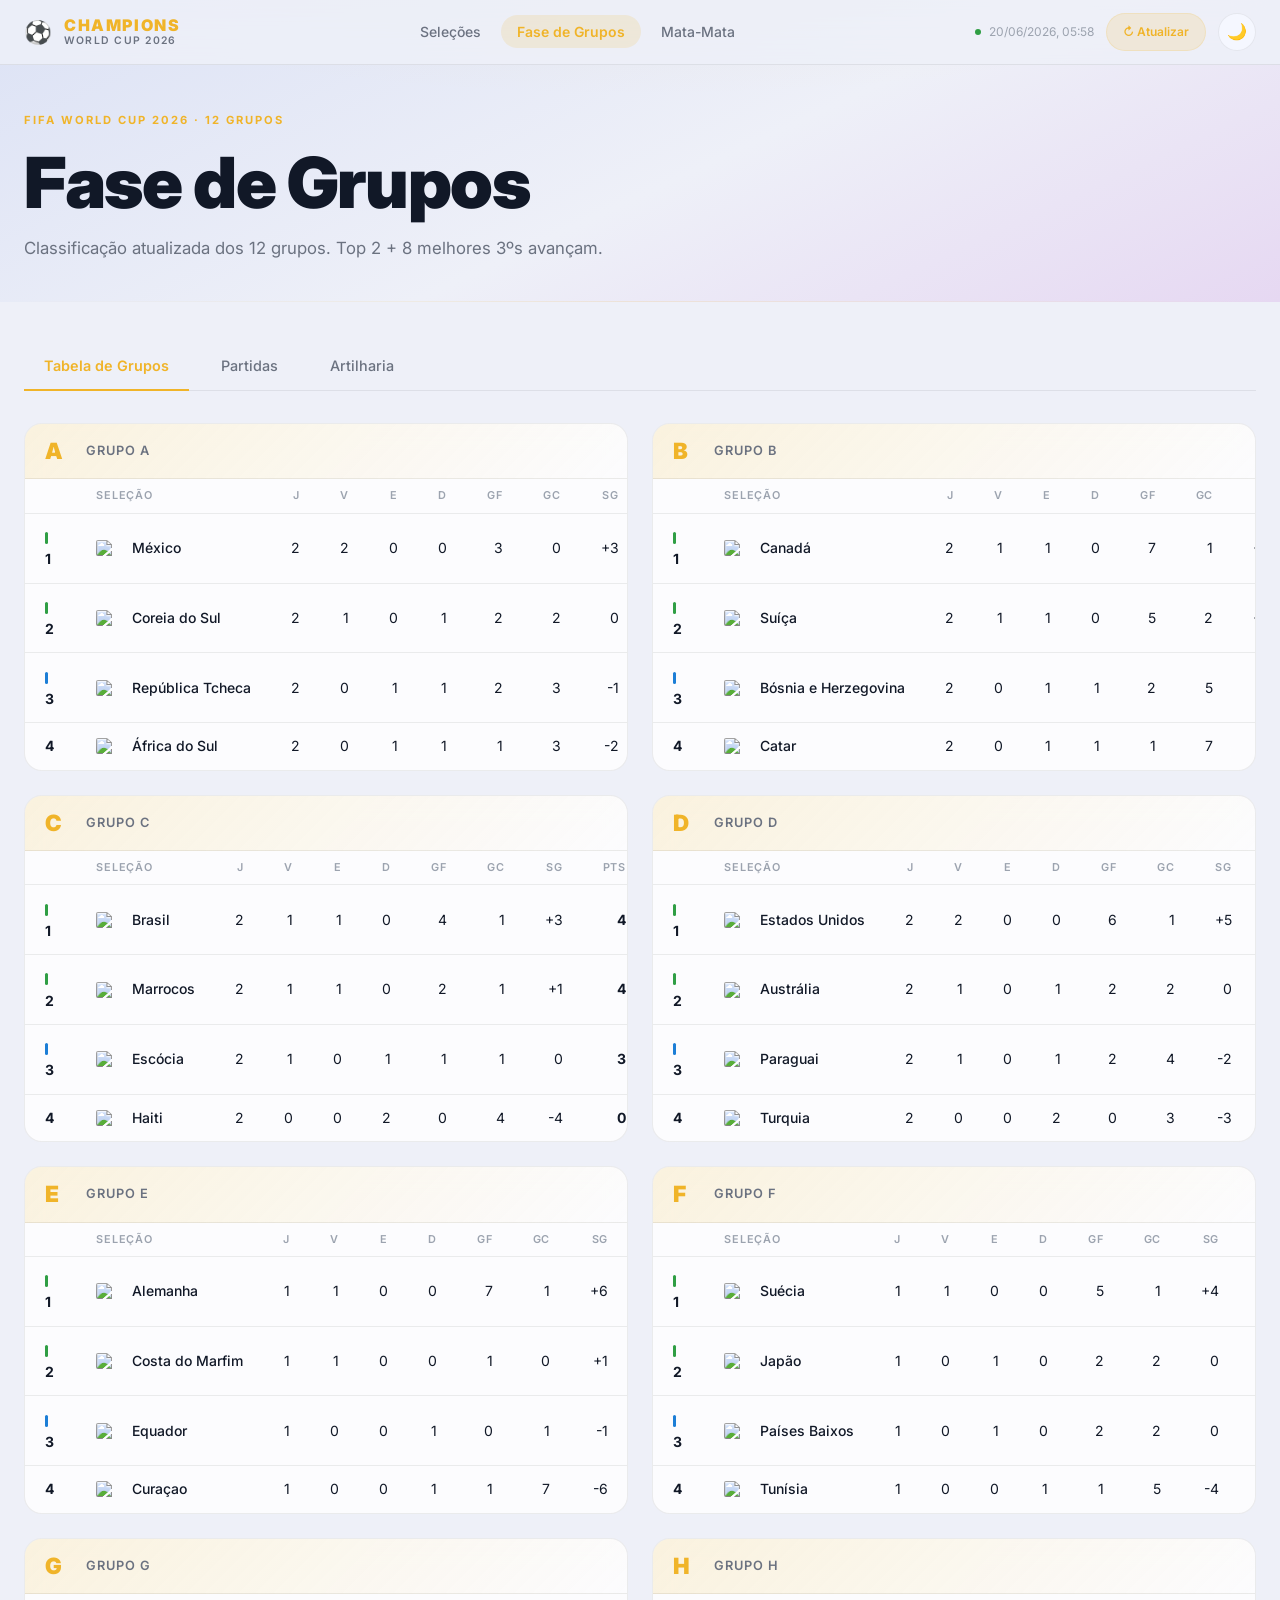
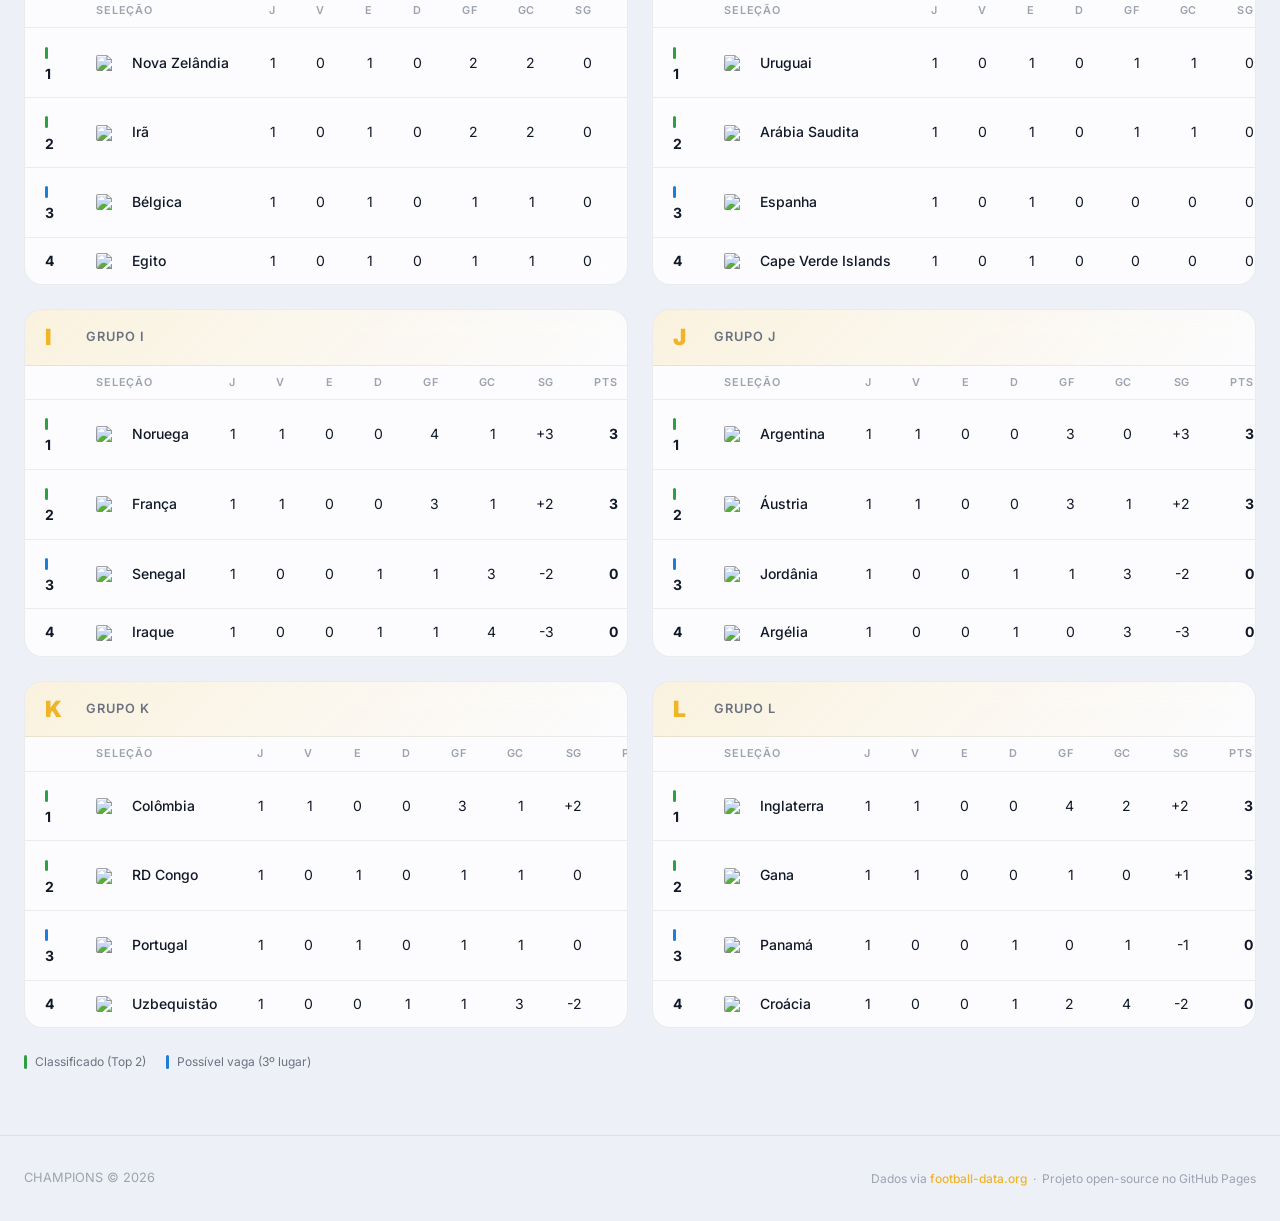
==== commit 8c418b33: "feat: aba Partidas + Nome das Seleções em PT-BR" ====
--- a/grupos.html
+++ b/grupos.html
@@ -15,6 +15,7 @@
   <link rel="stylesheet" href="css/layout.css">
   <link rel="stylesheet" href="css/animations.css">
   <link rel="stylesheet" href="css/components/group-table.css">
+  <link rel="stylesheet" href="css/components/matches.css">
 
   <script src="js/core/theme.js"></script>
 </head>
@@ -75,6 +76,7 @@
       <!-- Page tabs: Grupos / Artilharia -->
       <div class="page-tabs" role="tablist" aria-label="Seções da fase de grupos">
         <button class="page-tab active" data-tab="groups"  role="tab" aria-selected="true"  type="button">Tabela de Grupos</button>
+        <button class="page-tab"        data-tab="matches" role="tab" aria-selected="false" type="button">Partidas</button>
         <button class="page-tab"        data-tab="scorers" role="tab" aria-selected="false" type="button">Artilharia</button>
       </div>
 
@@ -83,6 +85,14 @@
         <div class="state-empty">
           <div class="state-empty__icon">⏳</div>
           <p class="state-empty__title">Carregando grupos...</p>
+        </div>
+      </div>
+
+      <!-- Panel: Partidas -->
+      <div id="matchesContainer" class="tab-panel" data-panel="matches" role="tabpanel" hidden>
+        <div class="state-empty">
+          <div class="state-empty__icon">⏳</div>
+          <p class="state-empty__title">Carregando partidas...</p>
         </div>
       </div>
 
--- a/css/components/matches.css
+++ b/css/components/matches.css
@@ -0,0 +1,209 @@
+/* ── Matches filter ──────────────────────────────── */
+.matches-filter {
+  display: flex;
+  gap: var(--s2);
+  flex-wrap: wrap;
+  margin-bottom: var(--s6);
+}
+
+/* ── Day group ───────────────────────────────────── */
+.matches-day {
+  margin-bottom: var(--s8);
+}
+
+.matches-day__header {
+  display: flex;
+  align-items: center;
+  gap: var(--s3);
+  margin-bottom: var(--s4);
+  padding-bottom: var(--s3);
+  border-bottom: 1px solid var(--border);
+}
+
+.matches-day__title {
+  font-size: 0.8rem;
+  font-weight: var(--fw-bold);
+  letter-spacing: 0.1em;
+  text-transform: uppercase;
+  color: var(--text-2);
+}
+
+.matches-day__count {
+  font-size: 0.72rem;
+  color: var(--text-3);
+  background: var(--bg-raised);
+  border: 1px solid var(--border);
+  border-radius: var(--r-full);
+  padding: 1px 8px;
+}
+
+.matches-day__list {
+  display: flex;
+  flex-direction: column;
+  gap: var(--s3);
+}
+
+/* ── Match card ──────────────────────────────────── */
+.match-card {
+  background: var(--bg-card);
+  border: 1px solid var(--border);
+  border-radius: var(--r-lg);
+  padding: var(--s4) var(--s5);
+  transition: border-color var(--ease-fast), background var(--ease-fast);
+}
+
+.match-card:hover {
+  border-color: var(--border-strong);
+  background: var(--bg-card-hover);
+}
+
+.match-card--live {
+  border-color: var(--green);
+  box-shadow: 0 0 0 1px var(--green);
+}
+
+/* ── Card meta (top row) ─────────────────────────── */
+.match-card__meta {
+  display: flex;
+  align-items: center;
+  gap: var(--s3);
+  margin-bottom: var(--s3);
+  flex-wrap: wrap;
+}
+
+.match-card__group {
+  font-size: 0.7rem;
+  font-weight: var(--fw-bold);
+  letter-spacing: 0.1em;
+  text-transform: uppercase;
+  color: var(--gold);
+  background: var(--gold-dim);
+  border-radius: var(--r-full);
+  padding: 2px 8px;
+  flex-shrink: 0;
+}
+
+.match-card__live-badge {
+  font-size: 0.68rem;
+  font-weight: var(--fw-bold);
+  letter-spacing: 0.08em;
+  text-transform: uppercase;
+  color: var(--bg-body);
+  background: var(--green);
+  border-radius: var(--r-full);
+  padding: 2px 8px;
+  animation: pulse-dot 1.5s ease infinite;
+}
+
+.match-card__venue {
+  font-size: 0.75rem;
+  color: var(--text-3);
+  flex: 1;
+}
+
+.match-card__time {
+  font-size: 0.75rem;
+  font-weight: var(--fw-semibold);
+  color: var(--text-2);
+  flex-shrink: 0;
+}
+
+/* ── Card body (teams + score) ───────────────────── */
+.match-card__body {
+  display: grid;
+  grid-template-columns: 1fr auto 1fr;
+  align-items: center;
+  gap: var(--s4);
+}
+
+/* ── Team ────────────────────────────────────────── */
+.match-team {
+  display: flex;
+  align-items: center;
+  gap: var(--s3);
+}
+
+.match-team--away {
+  flex-direction: row-reverse;
+}
+
+.match-team__flag {
+  width: 28px;
+  height: 20px;
+  object-fit: cover;
+  border-radius: 3px;
+  flex-shrink: 0;
+}
+
+.match-team__name {
+  font-size: 0.9rem;
+  font-weight: var(--fw-semibold);
+  color: var(--text-1);
+  white-space: nowrap;
+  overflow: hidden;
+  text-overflow: ellipsis;
+}
+
+.match-team--winner .match-team__name {
+  color: var(--gold);
+}
+
+.match-team--loser .match-team__name {
+  color: var(--text-3);
+}
+
+/* ── Score ───────────────────────────────────────── */
+.match-score {
+  display: flex;
+  align-items: center;
+  justify-content: center;
+  gap: var(--s2);
+  flex-shrink: 0;
+  min-width: 72px;
+}
+
+.match-score__num {
+  font-size: 1.5rem;
+  font-weight: var(--fw-black);
+  color: var(--text-1);
+  line-height: 1;
+  min-width: 20px;
+  text-align: center;
+}
+
+.match-score__num--winner {
+  color: var(--gold);
+}
+
+.match-score__sep {
+  font-size: 1rem;
+  color: var(--text-3);
+  font-weight: var(--fw-medium);
+}
+
+.match-score__vs {
+  font-size: 0.8rem;
+  font-weight: var(--fw-bold);
+  letter-spacing: 0.06em;
+  color: var(--text-3);
+}
+
+/* ── Responsive ──────────────────────────────────── */
+@media (max-width: 600px) {
+  .match-card__body {
+    grid-template-columns: 1fr auto 1fr;
+    gap: var(--s2);
+  }
+
+  .match-team__name {
+    font-size: 0.78rem;
+  }
+
+  .match-score__num {
+    font-size: 1.2rem;
+  }
+
+  .match-card__venue {
+    display: none;
+  }
+}
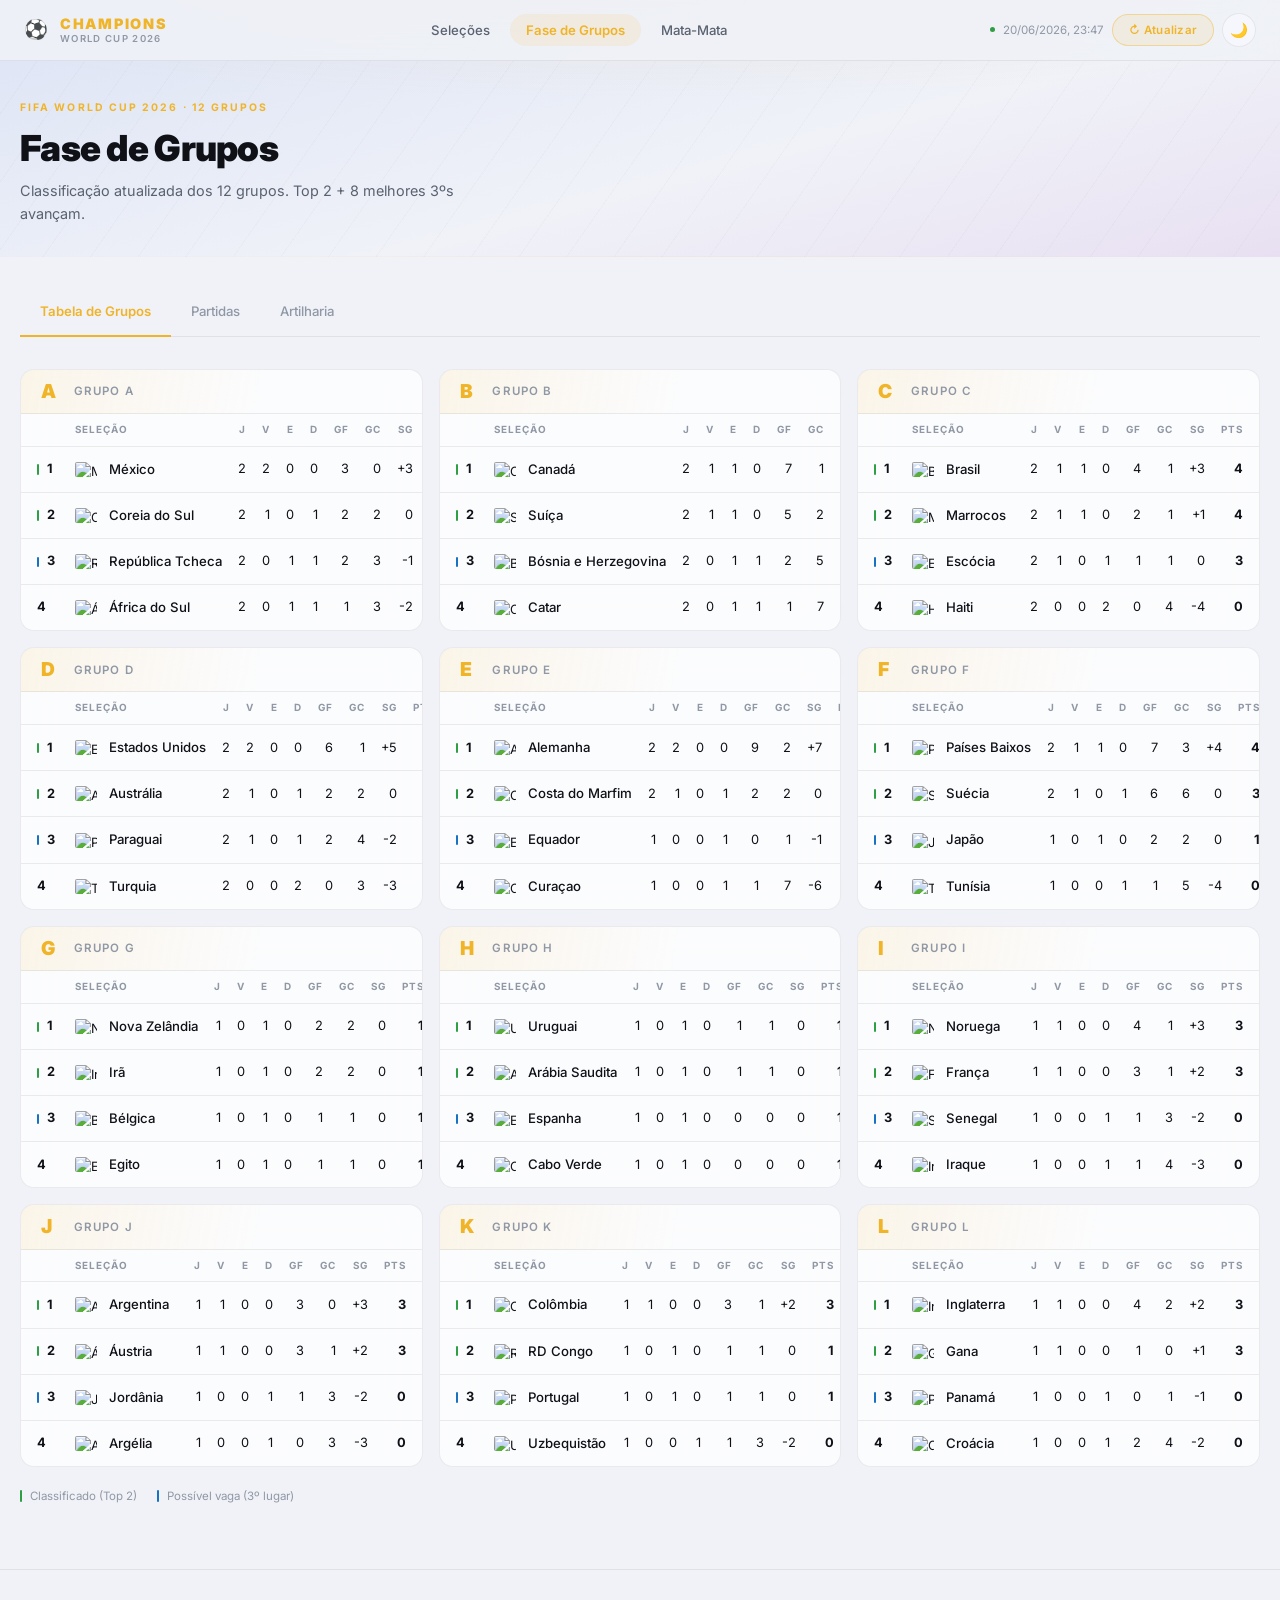
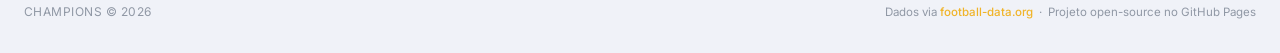
==== commit 1c5a70c8: "feat: Animação de Loading das pages" ====
--- a/grupos.html
+++ b/grupos.html
@@ -18,8 +18,20 @@
   <link rel="stylesheet" href="css/components/matches.css">
 
   <script src="js/core/theme.js"></script>
+  <script src="js/core/loader.js"></script>
 </head>
 <body>
+
+  <div id="page-loader">
+    <div class="loader-ring-wrap">
+      <div class="loader-ring"></div>
+      <span class="loader-icon">⚽</span>
+    </div>
+    <div class="loader-wordmark">
+      <span class="loader-title">Champions</span>
+      <span class="loader-sub">Copa do Mundo 2026</span>
+    </div>
+  </div>
 
   <!-- ── Navigation ── -->
   <nav class="nav" role="navigation" aria-label="Navegação principal">
--- a/css/variables.css
+++ b/css/variables.css
@@ -20,65 +20,90 @@
   --s16: 4rem;
 
   /* ── Radii ─────────────────────────────────────── */
-  --r-sm:   6px;
-  --r-md:   12px;
-  --r-lg:   18px;
-  --r-xl:   24px;
+  --r-sm:   4px;
+  --r-md:   10px;
+  --r-lg:   14px;
+  --r-xl:   20px;
   --r-full: 9999px;
 
   /* ── Transitions ───────────────────────────────── */
-  --ease-fast:   150ms cubic-bezier(0.4, 0, 0.2, 1);
-  --ease-base:   250ms cubic-bezier(0.4, 0, 0.2, 1);
-  --ease-slow:   400ms cubic-bezier(0.4, 0, 0.2, 1);
-  --ease-spring: 500ms cubic-bezier(0.34, 1.56, 0.64, 1);
+  --ease-fast:   120ms cubic-bezier(0.4, 0, 0.2, 1);
+  --ease-base:   220ms cubic-bezier(0.4, 0, 0.2, 1);
+  --ease-slow:   350ms cubic-bezier(0.4, 0, 0.2, 1);
+  --ease-spring: 400ms cubic-bezier(0.34, 1.4, 0.64, 1);
 
-  /* ── Brand (theme-independent) ─────────────────── */
-  --gold:      #f0b429;
-  --gold-dim:  rgba(240, 180, 41, 0.15);
-  --gold-glow: rgba(240, 180, 41, 0.25);
-  --red:       #e03131;
-  --green:     #2f9e44;
-  --cobalt:    #1c7ed6;
+  /* ── Brand ─────────────────────────────────────── */
+  --gold:        #f0b429;
+  --gold-bright: #ffc234;
+  --gold-dim:    rgba(240, 180, 41, 0.10);
+  --gold-glow:   rgba(240, 180, 41, 0.18);
+  --green:       #2f9e44;
+  --cobalt:      #1971c2;
+  --red:         #c92a2a;
 }
 
 /* ── Dark Theme (default) ───────────────────────── */
 [data-theme="dark"] {
   color-scheme: dark;
-  --bg-body:       #07091a;
-  --bg-surface:    #0d1224;
-  --bg-raised:     #141928;
-  --bg-card:       rgba(255, 255, 255, 0.04);
-  --bg-card-hover: rgba(255, 255, 255, 0.08);
-  --border:        rgba(255, 255, 255, 0.07);
-  --border-strong: rgba(255, 255, 255, 0.15);
-  --text-1:        #f1f3f5;
-  --text-2:        #868e96;
-  --text-3:        #495057;
-  --nav-bg:        rgba(7, 9, 26, 0.85);
-  --shadow-card:   0 4px 32px rgba(0, 0, 0, 0.45);
-  --shadow-glow:   0 0 48px rgba(240, 180, 41, 0.12);
-  --hero-grad:     linear-gradient(155deg, #0d1224 0%, #07091a 55%, #0d0920 100%);
-  --hero-radial:   radial-gradient(ellipse 70% 60% at 50% -10%, rgba(240, 180, 41, 0.07) 0%, transparent 70%);
-  --conf-badge-bg: rgba(255, 255, 255, 0.06);
+
+  --bg-body:       #05091a;
+  --bg-surface:    #0a0f1e;
+  --bg-raised:     #0f1525;
+  --bg-card:       rgba(255, 255, 255, 0.03);
+  --bg-card-hover: rgba(255, 255, 255, 0.055);
+  --border:        rgba(255, 255, 255, 0.06);
+  --border-strong: rgba(255, 255, 255, 0.12);
+  --border-gold:   rgba(240, 180, 41, 0.30);
+
+  --text-1:  #edf0f4;
+  --text-2:  #7c8694;
+  --text-3:  #404855;
+
+  --nav-bg:  rgba(5, 9, 26, 0.90);
+
+  --shadow-card: 0 2px 20px rgba(0, 0, 0, 0.50);
+  --shadow-glow: 0 0 32px rgba(240, 180, 41, 0.14);
+
+  --hero-grad:   linear-gradient(165deg, #0c1222 0%, #05091a 55%, #09091f 100%);
+  --hero-radial: radial-gradient(ellipse 90% 55% at 50% 0%, rgba(240, 180, 41, 0.055) 0%, transparent 70%);
+  --hero-lines:  repeating-linear-gradient(
+                   -55deg,
+                   transparent 0px, transparent 38px,
+                   rgba(255, 255, 255, 0.012) 38px, rgba(255, 255, 255, 0.012) 39px
+                 );
+
+  --conf-badge-bg: rgba(255, 255, 255, 0.05);
 }
 
 /* ── Light Theme ────────────────────────────────── */
 [data-theme="light"] {
   color-scheme: light;
-  --bg-body:       #eef0f8;
+
+  --bg-body:       #f0f2f8;
   --bg-surface:    #ffffff;
-  --bg-raised:     #f5f7ff;
-  --bg-card:       rgba(255, 255, 255, 0.80);
-  --bg-card-hover: rgba(255, 255, 255, 0.98);
+  --bg-raised:     #f5f7fd;
+  --bg-card:       rgba(255, 255, 255, 0.75);
+  --bg-card-hover: rgba(255, 255, 255, 0.96);
   --border:        rgba(0, 0, 0, 0.07);
-  --border-strong: rgba(0, 0, 0, 0.15);
-  --text-1:        #111827;
-  --text-2:        #6b7280;
-  --text-3:        #9ca3af;
-  --nav-bg:        rgba(238, 240, 248, 0.85);
-  --shadow-card:   0 4px 24px rgba(0, 0, 0, 0.08);
-  --shadow-glow:   0 0 48px rgba(240, 180, 41, 0.08);
-  --hero-grad:     linear-gradient(155deg, #dce2f5 0%, #eef0f8 55%, #e6d8f2 100%);
-  --hero-radial:   radial-gradient(ellipse 70% 60% at 50% -10%, rgba(240, 180, 41, 0.06) 0%, transparent 70%);
-  --conf-badge-bg: rgba(0, 0, 0, 0.05);
+  --border-strong: rgba(0, 0, 0, 0.13);
+  --border-gold:   rgba(240, 180, 41, 0.40);
+
+  --text-1:  #0f1117;
+  --text-2:  #5a6270;
+  --text-3:  #9098a5;
+
+  --nav-bg:  rgba(240, 242, 248, 0.88);
+
+  --shadow-card: 0 2px 16px rgba(0, 0, 0, 0.08);
+  --shadow-glow: 0 0 32px rgba(240, 180, 41, 0.10);
+
+  --hero-grad:   linear-gradient(165deg, #dce3f5 0%, #f0f2f8 60%, #e8e0f2 100%);
+  --hero-radial: radial-gradient(ellipse 90% 55% at 50% 0%, rgba(240, 180, 41, 0.07) 0%, transparent 70%);
+  --hero-lines:  repeating-linear-gradient(
+                   -55deg,
+                   transparent 0px, transparent 38px,
+                   rgba(0, 0, 0, 0.018) 38px, rgba(0, 0, 0, 0.018) 39px
+                 );
+
+  --conf-badge-bg: rgba(0, 0, 0, 0.04);
 }
--- a/css/layout.css
+++ b/css/layout.css
@@ -1,9 +1,9 @@
 /* ── Container ──────────────────────────────────── */
 .container {
   width: 100%;
-  max-width: 1400px;
+  max-width: 1500px;
   margin: 0 auto;
-  padding: 0 var(--s6);
+  padding: 0 var(--s5);
 }
 
 /* ── Navigation ─────────────────────────────────── */
@@ -12,8 +12,8 @@
   inset: 0 0 auto 0;
   z-index: 100;
   background: var(--nav-bg);
-  backdrop-filter: blur(20px);
-  -webkit-backdrop-filter: blur(20px);
+  backdrop-filter: blur(24px);
+  -webkit-backdrop-filter: blur(24px);
   border-bottom: 1px solid var(--border);
   transition: background var(--ease-slow), border-color var(--ease-slow);
 }
@@ -22,7 +22,7 @@
   display: flex;
   align-items: center;
   justify-content: space-between;
-  height: 64px;
+  height: 60px;
   max-width: 1400px;
   margin: 0 auto;
   padding: 0 var(--s6);
@@ -38,28 +38,28 @@
 }
 
 .nav__logo-icon {
-  font-size: 1.4rem;
+  font-size: 1.2rem;
   line-height: 1;
 }
 
 .nav__logo-wrap {
   display: flex;
   flex-direction: column;
-  line-height: 1.1;
+  line-height: 1.15;
 }
 
 .nav__logo-text {
-  font-size: 1rem;
+  font-size: 0.9rem;
   font-weight: var(--fw-black);
-  letter-spacing: 0.1em;
+  letter-spacing: 0.12em;
   color: var(--gold);
 }
 
 .nav__logo-year {
-  font-size: 0.65rem;
-  font-weight: var(--fw-semibold);
-  color: var(--text-2);
-  letter-spacing: 0.12em;
+  font-size: 0.6rem;
+  font-weight: var(--fw-semibold);
+  color: var(--text-3);
+  letter-spacing: 0.14em;
   text-transform: uppercase;
 }
 
@@ -72,7 +72,7 @@
 .nav__link {
   padding: var(--s2) var(--s4);
   border-radius: var(--r-full);
-  font-size: 0.875rem;
+  font-size: 0.825rem;
   font-weight: var(--fw-medium);
   color: var(--text-2);
   transition: color var(--ease-fast), background var(--ease-fast);
@@ -93,7 +93,7 @@
 .nav__actions {
   display: flex;
   align-items: center;
-  gap: var(--s3);
+  gap: var(--s2);
   flex-shrink: 0;
 }
 
@@ -102,17 +102,17 @@
   display: flex;
   align-items: center;
   gap: var(--s2);
-  font-size: 0.75rem;
+  font-size: 0.72rem;
   color: var(--text-3);
 }
 
 .last-updated__dot {
-  width: 6px;
-  height: 6px;
+  width: 5px;
+  height: 5px;
   border-radius: var(--r-full);
   background: var(--green);
   flex-shrink: 0;
-  animation: pulse-dot 2.5s ease infinite;
+  animation: pulse-dot 3s ease infinite;
 }
 
 /* ── Refresh Button ──────────────────────────────── */
@@ -120,48 +120,119 @@
   display: flex;
   align-items: center;
   gap: var(--s2);
-  padding: var(--s2) var(--s4);
-  border-radius: var(--r-full);
-  font-size: 0.75rem;
+  padding: 6px var(--s4);
+  border-radius: var(--r-full);
+  font-size: 0.72rem;
   font-weight: var(--fw-semibold);
   color: var(--gold);
-  border: 1px solid var(--gold-dim);
+  border: 1px solid var(--border-gold);
   background: var(--gold-dim);
-  transition: background var(--ease-fast), opacity var(--ease-fast), transform var(--ease-spring);
+  transition: background var(--ease-fast), border-color var(--ease-fast), transform var(--ease-fast);
   white-space: nowrap;
+  letter-spacing: 0.02em;
 }
 
 .refresh-btn:hover:not(:disabled) {
-  background: rgba(240, 180, 41, 0.22);
-  transform: scale(1.04);
+  background: rgba(240, 180, 41, 0.18);
+  border-color: var(--gold);
+  transform: scale(1.03);
+}
+
+.refresh-btn:active:not(:disabled) {
+  transform: scale(0.97);
 }
 
 .refresh-btn:disabled {
-  opacity: 0.6;
+  opacity: 0.5;
   cursor: not-allowed;
 }
 
 /* ── Theme Toggle ────────────────────────────────── */
 .theme-toggle {
-  width: 38px;
-  height: 38px;
+  width: 34px;
+  height: 34px;
   border-radius: var(--r-full);
   display: grid;
   place-items: center;
   background: var(--bg-raised);
   border: 1px solid var(--border);
-  font-size: 1rem;
-  transition: background var(--ease-fast), border-color var(--ease-fast), transform var(--ease-spring);
+  font-size: 0.9rem;
+  transition: background var(--ease-fast), border-color var(--ease-fast), transform var(--ease-fast);
 }
 
 .theme-toggle:hover {
   background: var(--bg-card-hover);
-  transform: scale(1.1) rotate(15deg);
-}
+  border-color: var(--border-strong);
+  transform: scale(1.08);
+}
+
+.theme-toggle:active {
+  transform: scale(0.94);
+}
+
+/* ── Hamburger ───────────────────────────────────── */
+.nav__hamburger {
+  display: none;
+  flex-direction: column;
+  justify-content: center;
+  gap: 5px;
+  width: 34px;
+  height: 34px;
+  padding: 8px;
+  background: var(--bg-raised);
+  border: 1px solid var(--border);
+  border-radius: var(--r-full);
+  cursor: pointer;
+  flex-shrink: 0;
+}
+
+.nav__hamburger-bar {
+  display: block;
+  width: 16px;
+  height: 1.5px;
+  background: var(--text-1);
+  border-radius: 2px;
+  transition: transform 0.25s ease, opacity 0.15s ease;
+}
+
+.nav--open .nav__hamburger-bar:nth-child(1) { transform: translateY(6.5px) rotate(45deg); }
+.nav--open .nav__hamburger-bar:nth-child(2) { opacity: 0; transform: scaleX(0); }
+.nav--open .nav__hamburger-bar:nth-child(3) { transform: translateY(-6.5px) rotate(-45deg); }
+
+/* ── Mobile drawer ───────────────────────────────── */
+.nav__mobile {
+  position: absolute;
+  top: 60px;
+  left: 0;
+  right: 0;
+  background: var(--nav-bg);
+  backdrop-filter: blur(24px);
+  -webkit-backdrop-filter: blur(24px);
+  border-bottom: 1px solid var(--border);
+  padding: var(--s2) var(--s6) var(--s4);
+  display: none;
+  flex-direction: column;
+}
+
+.nav--open .nav__mobile { display: flex; }
+
+.nav__mobile-link {
+  display: block;
+  padding: var(--s3) 0;
+  font-size: 0.95rem;
+  font-weight: var(--fw-medium);
+  color: var(--text-2);
+  border-bottom: 1px solid var(--border);
+  transition: color var(--ease-fast);
+}
+
+.nav__mobile-link:last-child { border-bottom: none; }
+.nav__mobile-link:hover  { color: var(--text-1); }
+.nav__mobile-link.active { color: var(--gold); font-weight: var(--fw-semibold); }
 
 /* ── Hero Section ────────────────────────────────── */
 .hero {
-  padding: calc(64px + var(--s12)) 0 var(--s10);
+  padding: calc(60px + var(--s10)) 0 var(--s8);
   background: var(--hero-grad);
   position: relative;
   overflow: hidden;
@@ -171,7 +242,7 @@
   content: '';
   position: absolute;
   inset: 0;
-  background: var(--hero-radial);
+  background: var(--hero-radial), var(--hero-lines);
   pointer-events: none;
 }
 
@@ -191,36 +262,38 @@
 }
 
 .hero__eyebrow {
-  font-size: 0.7rem;
+  font-size: 0.65rem;
   font-weight: var(--fw-bold);
-  letter-spacing: 0.18em;
+  letter-spacing: 0.2em;
   text-transform: uppercase;
   color: var(--gold);
-  margin-bottom: var(--s4);
+  margin-bottom: var(--s3);
+  opacity: 0.85;
 }
 
 .hero__title {
-  font-size: clamp(2.4rem, 5.5vw, 4.5rem);
+  font-size: clamp(1.6rem, 2.8vw, 2.4rem);
   font-weight: var(--fw-black);
   color: var(--text-1);
-  line-height: 1.04;
+  line-height: 1.08;
   letter-spacing: -0.02em;
 }
 
 .hero__sub {
-  margin-top: var(--s4);
-  font-size: 1.05rem;
+  margin-top: var(--s3);
+  font-size: 0.9rem;
   color: var(--text-2);
+  max-width: 480px;
 }
 
 /* ── Page Body ───────────────────────────────────── */
 .page-body {
-  padding: var(--s10) 0 var(--s16);
+  padding: var(--s8) 0 var(--s16);
 }
 
 /* ── Section Title ───────────────────────────────── */
 .section-title {
-  font-size: 1.25rem;
+  font-size: 1.1rem;
   font-weight: var(--fw-bold);
   color: var(--text-1);
   margin-bottom: var(--s6);
@@ -233,7 +306,7 @@
   content: '';
   display: block;
   width: 3px;
-  height: 1.2em;
+  height: 1em;
   background: var(--gold);
   border-radius: var(--r-full);
   flex-shrink: 0;
@@ -251,13 +324,13 @@
 .search-input {
   flex: 1;
   min-width: 200px;
-  max-width: 320px;
-  padding: var(--s3) var(--s4);
+  max-width: 300px;
+  padding: var(--s2) var(--s4);
   border-radius: var(--r-full);
   border: 1px solid var(--border-strong);
   background: var(--bg-raised);
   color: var(--text-1);
-  font-size: 0.875rem;
+  font-size: 0.825rem;
   transition: border-color var(--ease-fast), box-shadow var(--ease-fast);
   outline: none;
 }
@@ -276,17 +349,22 @@
 }
 
 .filter-tab {
-  padding: var(--s2) var(--s4);
-  border-radius: var(--r-full);
-  font-size: 0.8rem;
+  padding: 5px var(--s3);
+  border-radius: var(--r-full);
+  font-size: 0.75rem;
   font-weight: var(--fw-medium);
   color: var(--text-2);
   border: 1px solid var(--border);
-  background: var(--bg-raised);
-  transition: all var(--ease-fast);
-}
-
-.filter-tab:hover { color: var(--text-1); border-color: var(--border-strong); }
+  background: transparent;
+  transition: color var(--ease-fast), background var(--ease-fast), border-color var(--ease-fast), transform var(--ease-fast);
+}
+
+.filter-tab:hover {
+  color: var(--text-1);
+  border-color: var(--border-strong);
+}
+
+.filter-tab:active { transform: scale(0.96); }
 
 .filter-tab.active {
   color: var(--bg-body);
@@ -298,23 +376,22 @@
 /* ── Page Tabs ───────────────────────────────────── */
 .page-tabs {
   display: flex;
-  gap: var(--s3);
+  gap: 0;
   margin-bottom: var(--s8);
   border-bottom: 1px solid var(--border);
-  padding-bottom: 0;
 }
 
 .page-tab {
   padding: var(--s3) var(--s5);
-  font-size: 0.9rem;
+  font-size: 0.825rem;
   font-weight: var(--fw-medium);
-  color: var(--text-2);
+  color: var(--text-3);
   border-bottom: 2px solid transparent;
   margin-bottom: -1px;
   transition: color var(--ease-fast), border-color var(--ease-fast);
 }
 
-.page-tab:hover { color: var(--text-1); }
+.page-tab:hover { color: var(--text-2); }
 
 .page-tab.active {
   color: var(--gold);
@@ -329,9 +406,9 @@
   color: var(--text-3);
 }
 
-.state-empty__icon { font-size: 3rem; margin-bottom: var(--s4); }
-.state-empty__title { font-size: 1.1rem; font-weight: var(--fw-semibold); color: var(--text-2); margin-bottom: var(--s2); }
-.state-empty__sub { font-size: 0.875rem; }
+.state-empty__icon  { font-size: 2.5rem; margin-bottom: var(--s4); }
+.state-empty__title { font-size: 1rem; font-weight: var(--fw-semibold); color: var(--text-2); margin-bottom: var(--s2); }
+.state-empty__sub   { font-size: 0.825rem; }
 
 .skeleton {
   background: linear-gradient(90deg, var(--bg-raised) 25%, var(--bg-card-hover) 50%, var(--bg-raised) 75%);
@@ -358,12 +435,13 @@
 }
 
 .footer__copy {
-  font-size: 0.8rem;
-  color: var(--text-3);
+  font-size: 0.75rem;
+  color: var(--text-3);
+  letter-spacing: 0.04em;
 }
 
 .footer__note {
-  font-size: 0.75rem;
+  font-size: 0.72rem;
   color: var(--text-3);
 }
 
@@ -372,74 +450,67 @@
   font-weight: var(--fw-medium);
 }
 
-/* ── Hamburger ───────────────────────────────────── */
-.nav__hamburger {
-  display: none;
-  flex-direction: column;
-  justify-content: center;
-  gap: 5px;
-  width: 38px;
-  height: 38px;
-  padding: 8px;
+/* ── Update toast ────────────────────────────────── */
+#update-toast {
+  position: fixed;
+  bottom: var(--s6);
+  left: 50%;
+  transform: translateX(-50%) translateY(calc(100% + var(--s6)));
+  z-index: 500;
+  display: flex;
+  align-items: center;
+  gap: var(--s3);
+  padding: var(--s3) var(--s4);
   background: var(--bg-raised);
-  border: 1px solid var(--border);
-  border-radius: var(--r-full);
-  cursor: pointer;
-  flex-shrink: 0;
-}
-
-.nav__hamburger-bar {
-  display: block;
-  width: 18px;
-  height: 2px;
-  background: var(--text-1);
-  border-radius: 2px;
-  transition: transform 0.28s ease, opacity 0.18s ease;
-}
-
-.nav--open .nav__hamburger-bar:nth-child(1) { transform: translateY(7px) rotate(45deg); }
-.nav--open .nav__hamburger-bar:nth-child(2) { opacity: 0; transform: scaleX(0); }
-.nav--open .nav__hamburger-bar:nth-child(3) { transform: translateY(-7px) rotate(-45deg); }
-
-/* ── Mobile drawer ───────────────────────────────── */
-.nav__mobile {
-  position: absolute;
-  top: 64px;
-  left: 0;
-  right: 0;
-  background: var(--nav-bg);
-  backdrop-filter: blur(20px);
-  -webkit-backdrop-filter: blur(20px);
-  border-bottom: 1px solid var(--border);
-  padding: var(--s2) var(--s6) var(--s4);
-  display: none;
-  flex-direction: column;
-  gap: 0;
-}
-
-.nav--open .nav__mobile { display: flex; }
-
-.nav__mobile-link {
-  display: block;
-  padding: var(--s4) 0;
-  font-size: 1rem;
-  font-weight: var(--fw-medium);
-  color: var(--text-2);
-  border-bottom: 1px solid var(--border);
-  transition: color var(--ease-fast);
-}
-
-.nav__mobile-link:last-child { border-bottom: none; }
-
-.nav__mobile-link:hover  { color: var(--text-1); }
-.nav__mobile-link.active { color: var(--gold); font-weight: var(--fw-semibold); }
+  border: 1px solid var(--border-gold);
+  border-radius: var(--r-full);
+  box-shadow: 0 4px 24px rgba(0,0,0,0.4);
+  transition: transform 0.3s cubic-bezier(0.34, 1.56, 0.64, 1);
+  white-space: nowrap;
+}
+
+#update-toast.update-toast--visible {
+  transform: translateX(-50%) translateY(0);
+}
+
+.update-toast__msg {
+  font-size: 0.82rem;
+  font-weight: var(--fw-semibold);
+  color: var(--text-1);
+}
+
+.update-toast__btn {
+  font-size: 0.75rem;
+  font-weight: var(--fw-semibold);
+  color: var(--bg-body);
+  background: var(--gold);
+  border-radius: var(--r-full);
+  padding: 3px var(--s3);
+  transition: opacity 150ms;
+}
+
+.update-toast__btn:hover { opacity: 0.85; }
+
+.update-toast__close {
+  font-size: 0.75rem;
+  color: var(--text-3);
+  padding: 2px var(--s2);
+  transition: color 150ms;
+}
+
+.update-toast__close:hover { color: var(--text-1); }
 
 /* ── Responsive ──────────────────────────────────── */
 @media (max-width: 768px) {
-  .nav__links      { display: none; }
-  .nav__hamburger  { display: flex; }
-  .last-updated    { display: none; }
-  .filter-bar      { gap: var(--s2); }
-  .search-input    { max-width: 100%; min-width: 0; width: 100%; }
-  .footer__inner   { flex-direction: column; text-align: center; }
-}
+  .nav__links     { display: none; }
+  .nav__hamburger { display: flex; }
+  .last-updated   { display: none; }
+  .filter-bar     { gap: var(--s2); }
+  .search-input   { max-width: 100%; min-width: 0; width: 100%; }
+  .footer__inner  { flex-direction: column; text-align: center; }
+}
+
+@media (max-width: 480px) {
+  #update-toast { left: var(--s4); right: var(--s4); transform: translateY(calc(100% + var(--s6))); white-space: normal; }
+  #update-toast.update-toast--visible { transform: translateY(0); }
+}
--- a/css/animations.css
+++ b/css/animations.css
@@ -1,23 +1,17 @@
-/* ── Page entrance ───────────────────────────────── */
-@keyframes fade-up {
-  from { opacity: 0; transform: translateY(16px); }
-  to   { opacity: 1; transform: translateY(0); }
-}
-
+/* ── Keyframes ───────────────────────────────────── */
 @keyframes fade-in {
   from { opacity: 0; }
   to   { opacity: 1; }
 }
 
-@keyframes slide-in-right {
-  from { opacity: 0; transform: translateX(20px); }
-  to   { opacity: 1; transform: translateX(0); }
+@keyframes fade-up {
+  from { opacity: 0; transform: translateY(8px); }
+  to   { opacity: 1; transform: translateY(0); }
 }
 
-/* ── Utility animations ──────────────────────────── */
 @keyframes pulse-dot {
-  0%, 100% { opacity: 1; transform: scale(1); }
-  50%       { opacity: 0.5; transform: scale(0.75); }
+  0%, 100% { opacity: 1;   transform: scale(1); }
+  50%       { opacity: 0.4; transform: scale(0.7); }
 }
 
 @keyframes skeleton-shimmer {
@@ -25,36 +19,94 @@
   to   { background-position: -200% 0; }
 }
 
-@keyframes spin {
+/* ── Applied classes ─────────────────────────────── */
+/* Subtle page entrance — no cascade, no translate */
+.anim-fade-up {
+  animation: fade-in 250ms ease forwards;
+}
+
+/* Hero — single pass, no stagger */
+.hero__eyebrow,
+.hero__title,
+.hero__sub {
+  animation: fade-in 300ms ease both;
+}
+
+/* ── Page Loader ──────────────────────────────────── */
+#page-loader {
+  position: fixed;
+  inset: 0;
+  z-index: 9999;
+  background: var(--bg-body);
+  display: flex;
+  flex-direction: column;
+  align-items: center;
+  justify-content: center;
+  gap: var(--s5);
+  transition: opacity 0.35s ease, visibility 0.35s ease;
+}
+
+#page-loader.loader--out {
+  opacity: 0;
+  visibility: hidden;
+  pointer-events: none;
+}
+
+.loader-ring-wrap {
+  position: relative;
+  width: 56px;
+  height: 56px;
+  display: flex;
+  align-items: center;
+  justify-content: center;
+}
+
+.loader-ring {
+  position: absolute;
+  inset: 0;
+  border-radius: 50%;
+  border: 3px solid var(--border);
+  border-top-color: var(--gold);
+  animation: loader-spin 0.85s linear infinite;
+}
+
+.loader-icon {
+  font-size: 1.5rem;
+  line-height: 1;
+  animation: loader-pulse 1.8s ease-in-out infinite;
+}
+
+.loader-wordmark {
+  display: flex;
+  flex-direction: column;
+  align-items: center;
+  gap: 2px;
+}
+
+.loader-title {
+  font-size: 0.72rem;
+  font-weight: var(--fw-black);
+  letter-spacing: 0.22em;
+  color: var(--gold);
+  text-transform: uppercase;
+}
+
+.loader-sub {
+  font-size: 0.58rem;
+  font-weight: var(--fw-medium);
+  letter-spacing: 0.14em;
+  color: var(--text-3);
+  text-transform: uppercase;
+}
+
+@keyframes loader-spin {
   to { transform: rotate(360deg); }
 }
 
-/* ── Applied classes ─────────────────────────────── */
-.anim-fade-up {
-  opacity: 0;
-  animation: fade-up var(--ease-slow) forwards;
+@keyframes loader-pulse {
+  0%, 100% { opacity: 1;   transform: scale(1); }
+  50%       { opacity: 0.5; transform: scale(0.88); }
 }
-
-.anim-fade-in {
-  opacity: 0;
-  animation: fade-in var(--ease-slow) forwards;
-}
-
-/* Staggered children */
-.stagger > *:nth-child(1)  { animation-delay: 50ms; }
-.stagger > *:nth-child(2)  { animation-delay: 100ms; }
-.stagger > *:nth-child(3)  { animation-delay: 150ms; }
-.stagger > *:nth-child(4)  { animation-delay: 200ms; }
-.stagger > *:nth-child(5)  { animation-delay: 250ms; }
-.stagger > *:nth-child(6)  { animation-delay: 300ms; }
-.stagger > *:nth-child(7)  { animation-delay: 350ms; }
-.stagger > *:nth-child(8)  { animation-delay: 400ms; }
-.stagger > *:nth-child(n+9){ animation-delay: 450ms; }
-
-/* Hero stagger */
-.hero__eyebrow { animation: fade-up 500ms 80ms both cubic-bezier(0.4, 0, 0.2, 1); }
-.hero__title   { animation: fade-up 500ms 160ms both cubic-bezier(0.4, 0, 0.2, 1); }
-.hero__sub     { animation: fade-up 500ms 240ms both cubic-bezier(0.4, 0, 0.2, 1); }
 
 /* Reduce motion */
 @media (prefers-reduced-motion: reduce) {
--- a/css/components/group-table.css
+++ b/css/components/group-table.css
@@ -1,8 +1,8 @@
 /* ── Groups Grid ─────────────────────────────────── */
 .groups-grid {
   display: grid;
-  grid-template-columns: repeat(auto-fill, minmax(420px, 1fr));
-  gap: var(--s6);
+  grid-template-columns: repeat(auto-fill, minmax(380px, 1fr));
+  gap: var(--s4);
 }
 
 /* ── Group Block ─────────────────────────────────── */
@@ -11,9 +11,8 @@
   border: 1px solid var(--border);
   border-radius: var(--r-lg);
   overflow: hidden;
-  backdrop-filter: blur(12px);
-  -webkit-backdrop-filter: blur(12px);
-  animation: fade-up var(--ease-slow) both;
+  backdrop-filter: blur(16px);
+  -webkit-backdrop-filter: blur(16px);
   transition: border-color var(--ease-base), box-shadow var(--ease-base);
 }
 
@@ -27,25 +26,25 @@
   display: flex;
   align-items: center;
   gap: var(--s3);
-  padding: var(--s4) var(--s5);
+  padding: var(--s3) var(--s5);
   border-bottom: 1px solid var(--border);
-  background: linear-gradient(135deg, var(--gold-dim), transparent);
+  background: linear-gradient(100deg, var(--gold-dim), transparent 60%);
 }
 
 .group-block__letter {
-  font-size: 1.4rem;
+  font-size: 1.2rem;
   font-weight: var(--fw-black);
   color: var(--gold);
   line-height: 1;
-  min-width: 1.8ch;
+  min-width: 1.6ch;
 }
 
 .group-block__label {
-  font-size: 0.8rem;
+  font-size: 0.72rem;
   font-weight: var(--fw-semibold);
-  color: var(--text-2);
+  color: var(--text-3);
   text-transform: uppercase;
-  letter-spacing: 0.08em;
+  letter-spacing: 0.1em;
 }
 
 /* ── Table ───────────────────────────────────────── */
@@ -55,43 +54,45 @@
 }
 
 .group-table th {
-  font-size: 0.68rem;
-  font-weight: var(--fw-semibold);
+  font-size: 0.62rem;
+  font-weight: var(--fw-bold);
   color: var(--text-3);
   text-transform: uppercase;
-  letter-spacing: 0.08em;
-  padding: var(--s2) var(--s5);
+  letter-spacing: 0.1em;
+  padding: var(--s2) var(--s2);
   text-align: right;
-}
+  white-space: nowrap;
+}
+
+.group-table th:first-child { padding-left: var(--s4); }
+.group-table th:last-child  { padding-right: var(--s4); }
 
 .group-table th:first-child,
-.group-table th:nth-child(2) {
-  text-align: left;
-}
-
-.group-table th:nth-child(2) {
-  width: 100%;
-}
+.group-table th:nth-child(2) { text-align: left; }
+.group-table th:nth-child(2) { width: 100%; padding-left: var(--s3); }
 
 .group-table td {
-  padding: var(--s3) var(--s5);
-  font-size: 0.875rem;
+  padding: var(--s3) var(--s2);
+  font-size: 0.8rem;
   color: var(--text-1);
   text-align: right;
   border-top: 1px solid var(--border);
-}
+  white-space: nowrap;
+}
+
+.group-table td:first-child { padding-left: var(--s4); }
+.group-table td:last-child  { padding-right: var(--s4); }
 
 .group-table td:first-child,
-.group-table td:nth-child(2) {
-  text-align: left;
-}
+.group-table td:nth-child(2) { text-align: left; }
+.group-table td:nth-child(2) { padding-left: var(--s3); }
 
 /* ── Row states ──────────────────────────────────── */
 .group-table tr.qualified td:first-child::before {
   content: '';
   display: inline-block;
-  width: 3px;
-  height: 0.85em;
+  width: 2px;
+  height: 0.8em;
   background: var(--green);
   border-radius: var(--r-full);
   margin-right: var(--s2);
@@ -101,8 +102,8 @@
 .group-table tr.playoff td:first-child::before {
   content: '';
   display: inline-block;
-  width: 3px;
-  height: 0.85em;
+  width: 2px;
+  height: 0.8em;
   background: var(--cobalt);
   border-radius: var(--r-full);
   margin-right: var(--s2);
@@ -117,8 +118,8 @@
 }
 
 .group-table__flag {
-  width: 24px;
-  height: 16px;
+  width: 22px;
+  height: 15px;
   object-fit: cover;
   border-radius: 2px;
   flex-shrink: 0;
@@ -128,6 +129,7 @@
   font-weight: var(--fw-medium);
   color: var(--text-1);
   white-space: nowrap;
+  font-size: 0.825rem;
 }
 
 /* ── Points cell ─────────────────────────────────── */
@@ -137,23 +139,23 @@
 }
 
 /* ── GD color coding ─────────────────────────────── */
-.gd-pos { color: var(--green); }
-.gd-neg { color: var(--red); }
+.gd-pos  { color: var(--green); }
+.gd-neg  { color: var(--red);   }
 .gd-zero { color: var(--text-3); }
 
 /* ── Rank number ─────────────────────────────────── */
 .rank {
-  font-size: 0.75rem;
+  font-size: 0.7rem;
   font-weight: var(--fw-bold);
   color: var(--text-3);
   min-width: 1.2ch;
 }
 
-/* ── Scorers table ───────────────────────────────── */
+/* ── Scorers ─────────────────────────────────────── */
 .scorers-list {
   display: flex;
   flex-direction: column;
-  gap: var(--s3);
+  gap: var(--s2);
 }
 
 .scorer-row {
@@ -161,14 +163,13 @@
   grid-template-columns: 2rem 2rem 1fr auto auto;
   align-items: center;
   gap: var(--s3);
-  padding: var(--s3) var(--s5);
+  padding: var(--s3) var(--s4);
   background: var(--bg-card);
   border: 1px solid var(--border);
   border-radius: var(--r-md);
-  backdrop-filter: blur(12px);
-  -webkit-backdrop-filter: blur(12px);
+  backdrop-filter: blur(16px);
+  -webkit-backdrop-filter: blur(16px);
   transition: background var(--ease-fast), border-color var(--ease-fast);
-  animation: fade-up var(--ease-slow) both;
 }
 
 .scorer-row:hover {
@@ -177,7 +178,7 @@
 }
 
 .scorer-rank {
-  font-size: 0.8rem;
+  font-size: 0.75rem;
   font-weight: var(--fw-black);
   color: var(--text-3);
   text-align: center;
@@ -186,8 +187,8 @@
 .scorer-rank.top { color: var(--gold); }
 
 .scorer-flag {
-  width: 28px;
-  height: 19px;
+  width: 26px;
+  height: 17px;
   object-fit: cover;
   border-radius: 2px;
 }
@@ -195,7 +196,7 @@
 .scorer-info { min-width: 0; }
 
 .scorer-name {
-  font-size: 0.9rem;
+  font-size: 0.875rem;
   font-weight: var(--fw-semibold);
   color: var(--text-1);
   white-space: nowrap;
@@ -204,35 +205,33 @@
 }
 
 .scorer-team {
-  font-size: 0.75rem;
-  color: var(--text-2);
-}
-
-.scorer-stat {
-  text-align: right;
-}
+  font-size: 0.72rem;
+  color: var(--text-3);
+}
+
+.scorer-stat { text-align: right; }
 
 .scorer-stat__value {
-  font-size: 1.1rem;
+  font-size: 1.05rem;
   font-weight: var(--fw-black);
   color: var(--gold);
   line-height: 1;
 }
 
 .scorer-stat__label {
-  font-size: 0.65rem;
+  font-size: 0.6rem;
   color: var(--text-3);
   text-transform: uppercase;
-  letter-spacing: 0.05em;
+  letter-spacing: 0.06em;
 }
 
 /* ── Legend ──────────────────────────────────────── */
 .group-legend {
   display: flex;
   gap: var(--s5);
-  margin-top: var(--s6);
-  font-size: 0.75rem;
-  color: var(--text-2);
+  margin-top: var(--s5);
+  font-size: 0.72rem;
+  color: var(--text-3);
   flex-wrap: wrap;
 }
 
@@ -243,8 +242,8 @@
 }
 
 .legend-dot {
-  width: 3px;
-  height: 14px;
+  width: 2px;
+  height: 12px;
   border-radius: var(--r-full);
   flex-shrink: 0;
 }
@@ -255,6 +254,7 @@
 }
 
 @media (max-width: 480px) {
-  .group-table th, .group-table td { padding: var(--s2) var(--s3); }
-  .scorer-row { grid-template-columns: 1.5rem 1.8rem 1fr auto auto; gap: var(--s2); padding: var(--s3); }
-}
+  .group-table th,
+  .group-table td   { padding: var(--s2) var(--s3); }
+  .scorer-row       { grid-template-columns: 1.5rem 1.8rem 1fr auto auto; gap: var(--s2); padding: var(--s2) var(--s3); }
+}
--- a/css/components/matches.css
+++ b/css/components/matches.css
@@ -1,27 +1,70 @@
-/* ── Matches filter ──────────────────────────────── */
+/* ── Matches filter bar ──────────────────────────── */
 .matches-filter {
   display: flex;
-  gap: var(--s2);
+  gap: var(--s3);
   flex-wrap: wrap;
+  align-items: flex-end;
   margin-bottom: var(--s6);
+}
+
+.matches-filter__group {
+  display: flex;
+  flex-direction: column;
+  gap: var(--s1);
+}
+
+.matches-filter__label {
+  font-size: 0.65rem;
+  font-weight: 600;
+  text-transform: uppercase;
+  letter-spacing: 0.08em;
+  color: var(--text-muted);
+}
+
+.matches-select {
+  appearance: none;
+  background: var(--bg-raised);
+  border: 1px solid var(--border);
+  border-radius: var(--r-md);
+  color: var(--text-primary);
+  font-size: 0.82rem;
+  font-family: inherit;
+  padding: 0.45rem 2rem 0.45rem 0.75rem;
+  cursor: pointer;
+  min-width: 140px;
+  background-image: url("data:image/svg+xml,%3Csvg xmlns='http://www.w3.org/2000/svg' width='12' height='12' viewBox='0 0 24 24' fill='none' stroke='%23888' stroke-width='2.5'%3E%3Cpolyline points='6 9 12 15 18 9'/%3E%3C/svg%3E");
+  background-repeat: no-repeat;
+  background-position: right 0.6rem center;
+  transition: border-color 150ms;
+}
+
+.matches-select:hover,
+.matches-select:focus {
+  border-color: var(--gold);
+  outline: none;
+}
+
+.matches-select option {
+  background: var(--bg-raised);
+  color: var(--text-primary);
 }
 
 /* ── Day group ───────────────────────────────────── */
 .matches-day {
-  margin-bottom: var(--s8);
+  margin-bottom: var(--s6);
 }
 
 .matches-day__header {
   display: flex;
   align-items: center;
   gap: var(--s3);
-  margin-bottom: var(--s4);
-  padding-bottom: var(--s3);
+  margin-bottom: var(--s3);
+  padding-bottom: var(--s2);
   border-bottom: 1px solid var(--border);
 }
 
 .matches-day__title {
-  font-size: 0.8rem;
+  font-size: 0.72rem;
   font-weight: var(--fw-bold);
   letter-spacing: 0.1em;
   text-transform: uppercase;
@@ -29,18 +72,18 @@
 }
 
 .matches-day__count {
-  font-size: 0.72rem;
+  font-size: 0.68rem;
   color: var(--text-3);
   background: var(--bg-raised);
   border: 1px solid var(--border);
   border-radius: var(--r-full);
-  padding: 1px 8px;
+  padding: 1px 7px;
 }
 
 .matches-day__list {
   display: flex;
   flex-direction: column;
-  gap: var(--s3);
+  gap: var(--s2);
 }
 
 /* ── Match card ──────────────────────────────────── */
@@ -48,7 +91,7 @@
   background: var(--bg-card);
   border: 1px solid var(--border);
   border-radius: var(--r-lg);
-  padding: var(--s4) var(--s5);
+  padding: var(--s3) var(--s5);
   transition: border-color var(--ease-fast), background var(--ease-fast);
 }
 
@@ -58,11 +101,10 @@
 }
 
 .match-card--live {
-  border-color: var(--green);
-  box-shadow: 0 0 0 1px var(--green);
-}
-
-/* ── Card meta (top row) ─────────────────────────── */
+  border-color: rgba(47, 158, 68, 0.35);
+}
+
+/* ── Card meta ───────────────────────────────────── */
 .match-card__meta {
   display: flex;
   align-items: center;
@@ -72,43 +114,43 @@
 }
 
 .match-card__group {
-  font-size: 0.7rem;
+  font-size: 0.62rem;
   font-weight: var(--fw-bold);
   letter-spacing: 0.1em;
   text-transform: uppercase;
   color: var(--gold);
   background: var(--gold-dim);
   border-radius: var(--r-full);
-  padding: 2px 8px;
+  padding: 2px 7px;
   flex-shrink: 0;
 }
 
 .match-card__live-badge {
-  font-size: 0.68rem;
+  font-size: 0.62rem;
   font-weight: var(--fw-bold);
   letter-spacing: 0.08em;
   text-transform: uppercase;
-  color: var(--bg-body);
+  color: #fff;
   background: var(--green);
   border-radius: var(--r-full);
-  padding: 2px 8px;
-  animation: pulse-dot 1.5s ease infinite;
+  padding: 2px 7px;
+  animation: pulse-dot 2s ease infinite;
 }
 
 .match-card__venue {
-  font-size: 0.75rem;
+  font-size: 0.72rem;
   color: var(--text-3);
   flex: 1;
 }
 
 .match-card__time {
-  font-size: 0.75rem;
+  font-size: 0.72rem;
   font-weight: var(--fw-semibold);
   color: var(--text-2);
   flex-shrink: 0;
 }
 
-/* ── Card body (teams + score) ───────────────────── */
+/* ── Card body ───────────────────────────────────── */
 .match-card__body {
   display: grid;
   grid-template-columns: 1fr auto 1fr;
@@ -123,20 +165,18 @@
   gap: var(--s3);
 }
 
-.match-team--away {
-  flex-direction: row-reverse;
-}
+.match-team--away { flex-direction: row-reverse; }
 
 .match-team__flag {
-  width: 28px;
-  height: 20px;
+  width: 26px;
+  height: 18px;
   object-fit: cover;
-  border-radius: 3px;
+  border-radius: 2px;
   flex-shrink: 0;
 }
 
 .match-team__name {
-  font-size: 0.9rem;
+  font-size: 0.875rem;
   font-weight: var(--fw-semibold);
   color: var(--text-1);
   white-space: nowrap;
@@ -144,13 +184,8 @@
   text-overflow: ellipsis;
 }
 
-.match-team--winner .match-team__name {
-  color: var(--gold);
-}
-
-.match-team--loser .match-team__name {
-  color: var(--text-3);
-}
+.match-team--winner .match-team__name { color: var(--gold); }
+.match-team--loser  .match-team__name { color: var(--text-3); }
 
 /* ── Score ───────────────────────────────────────── */
 .match-score {
@@ -159,30 +194,27 @@
   justify-content: center;
   gap: var(--s2);
   flex-shrink: 0;
-  min-width: 72px;
+  min-width: 64px;
 }
 
 .match-score__num {
-  font-size: 1.5rem;
+  font-size: 1.35rem;
   font-weight: var(--fw-black);
   color: var(--text-1);
   line-height: 1;
-  min-width: 20px;
+  min-width: 18px;
   text-align: center;
 }
 
-.match-score__num--winner {
-  color: var(--gold);
-}
+.match-score__num--winner { color: var(--gold); }
 
 .match-score__sep {
-  font-size: 1rem;
-  color: var(--text-3);
-  font-weight: var(--fw-medium);
+  font-size: 0.875rem;
+  color: var(--text-3);
 }
 
 .match-score__vs {
-  font-size: 0.8rem;
+  font-size: 0.72rem;
   font-weight: var(--fw-bold);
   letter-spacing: 0.06em;
   color: var(--text-3);
@@ -190,20 +222,8 @@
 
 /* ── Responsive ──────────────────────────────────── */
 @media (max-width: 600px) {
-  .match-card__body {
-    grid-template-columns: 1fr auto 1fr;
-    gap: var(--s2);
-  }
-
-  .match-team__name {
-    font-size: 0.78rem;
-  }
-
-  .match-score__num {
-    font-size: 1.2rem;
-  }
-
-  .match-card__venue {
-    display: none;
-  }
-}
+  .match-team__name  { font-size: 0.75rem; }
+  .match-score__num  { font-size: 1.1rem; }
+  .match-card__venue { display: none; }
+  .match-card        { padding: var(--s3); }
+}
